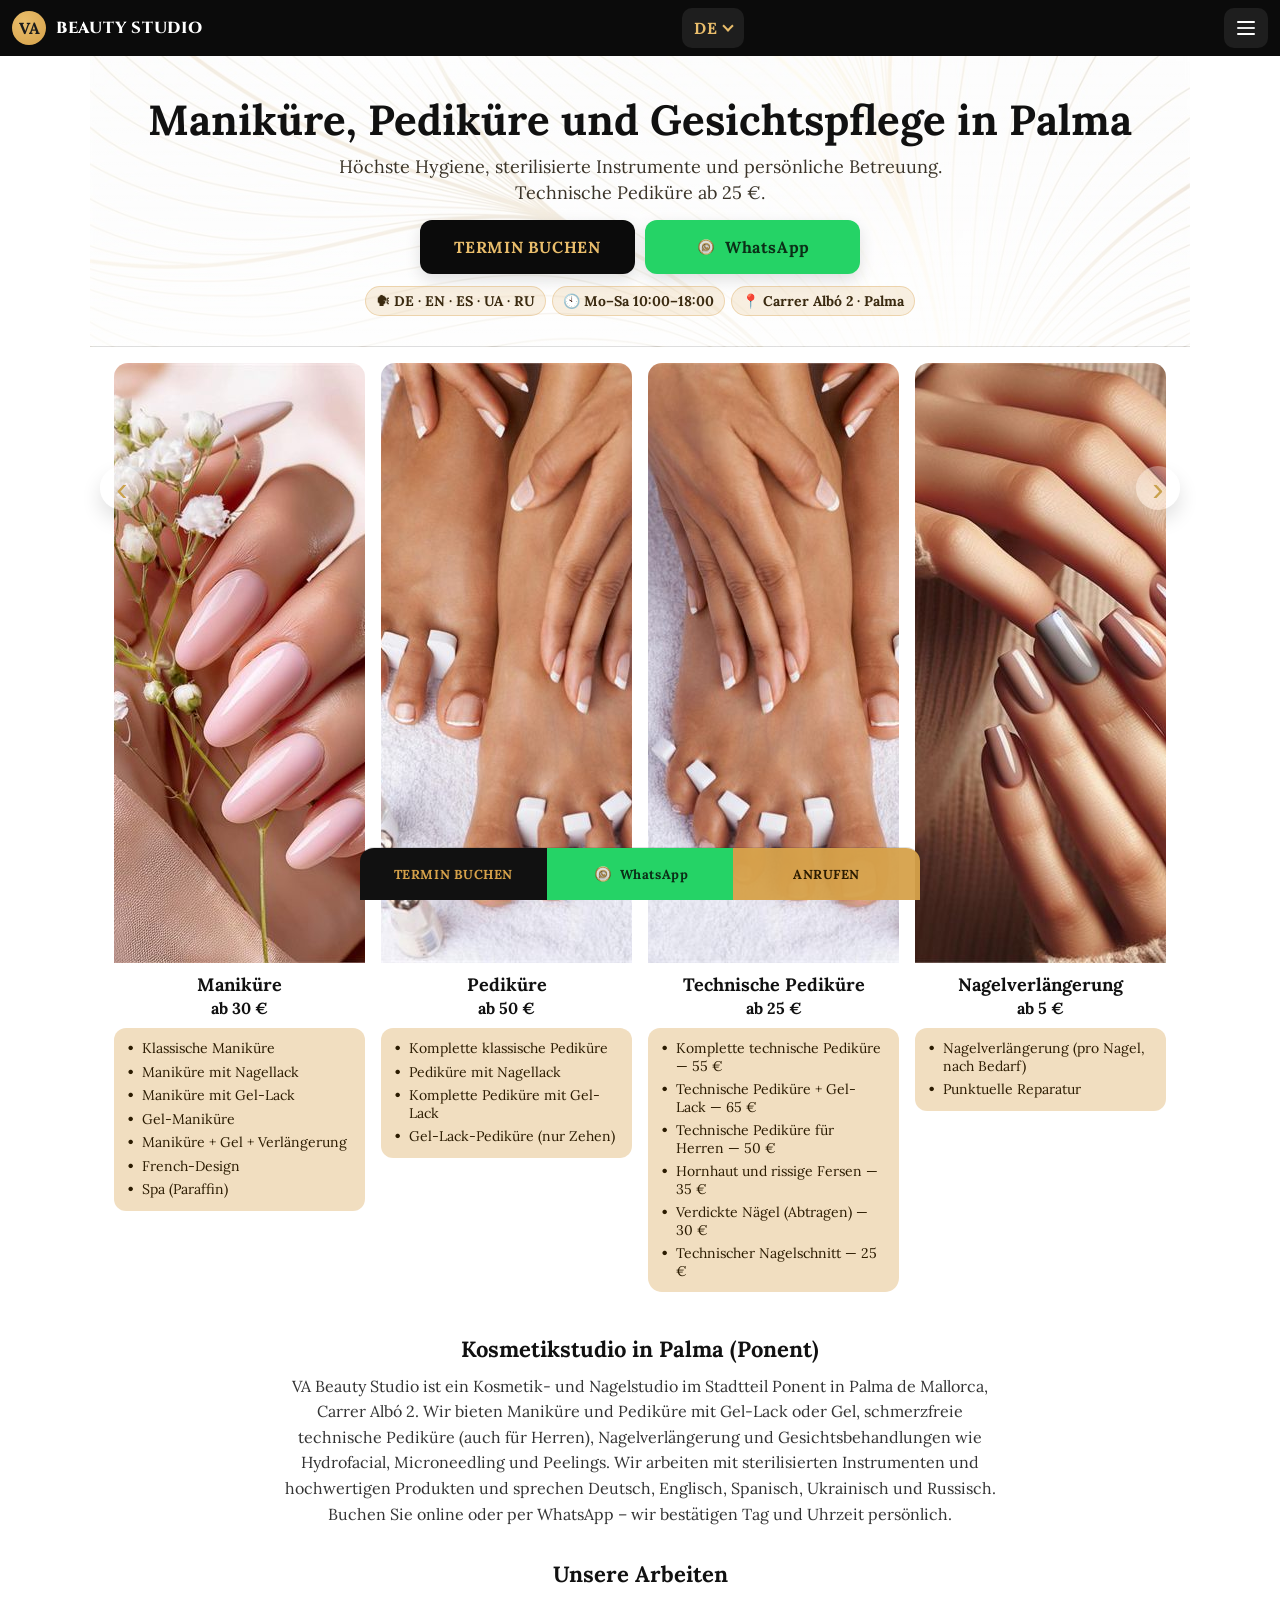
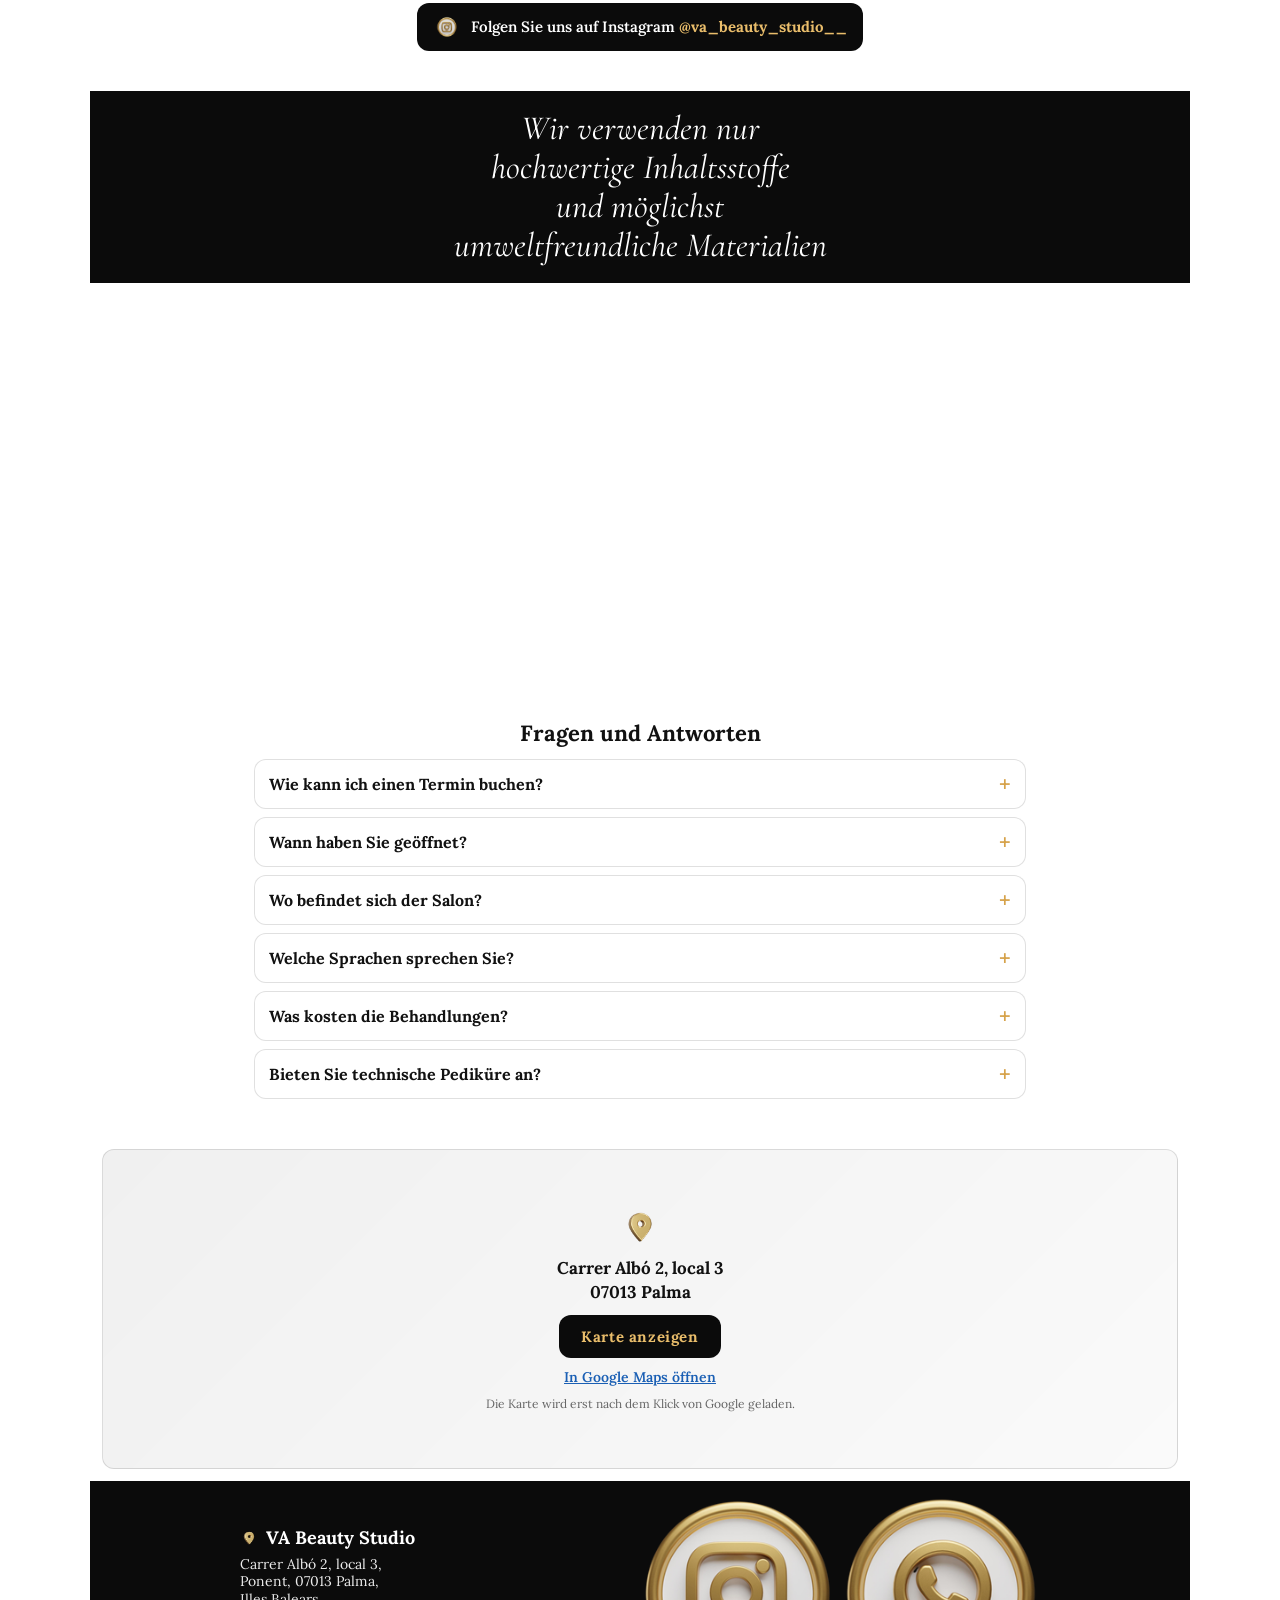
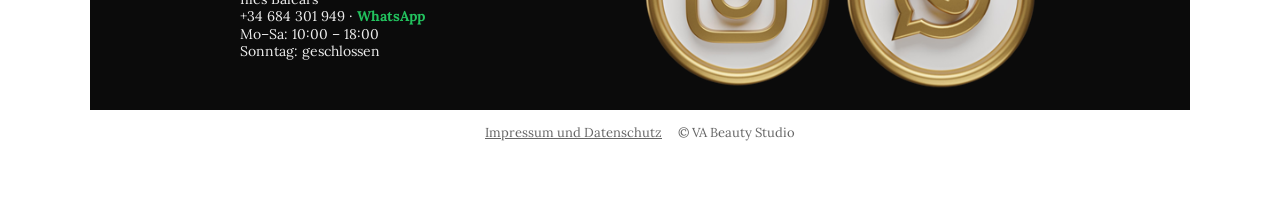
==== de/index.html @ e39c6590 "Compact, selling hero instead of the tall rotating slider Headline with services + Palma, value line" ====
<!doctype html>
<html lang="de">
<head>
  <meta charset="utf-8" />
  <meta name="viewport" content="width=device-width, initial-scale=1" />
  <title>Maniküre, Pediküre und technische Pediküre in Palma | VA Beauty Studio</title>
  <meta name="description" content="Nagel- und Kosmetikstudio in Palma (Ponent): Maniküre, Pediküre, technische Pediküre, Gesichtsbehandlungen. Wir sprechen Deutsch. Termin per WhatsApp." />
  <link rel="canonical" href="https://vabeauty.studio/de/" />
  <link rel="alternate" hreflang="uk" href="https://vabeauty.studio/uk/" />
  <link rel="alternate" hreflang="es" href="https://vabeauty.studio/" />
  <link rel="alternate" hreflang="en" href="https://vabeauty.studio/en/" />
  <link rel="alternate" hreflang="de" href="https://vabeauty.studio/de/" />
  <link rel="alternate" hreflang="ru" href="https://vabeauty.studio/ru/" />
  <link rel="alternate" hreflang="x-default" href="https://vabeauty.studio/" />
  <meta property="og:type" content="website" />
  <meta property="og:site_name" content="VA Beauty Studio" />
  <meta property="og:title" content="Maniküre, Pediküre und technische Pediküre in Palma | VA Beauty Studio" />
  <meta property="og:description" content="Nagel- und Kosmetikstudio in Palma (Ponent): Maniküre, Pediküre, technische Pediküre, Gesichtsbehandlungen. Wir sprechen Deutsch. Termin per WhatsApp." />
  <meta property="og:url" content="https://vabeauty.studio/de/" />
  <meta property="og:image" content="https://vabeauty.studio/img/manicura.jpg" />
  <meta property="og:locale" content="de_DE" />
  <link rel="icon" href="/favicon.svg" type="image/svg+xml" />
  <script type="application/ld+json">
  {
    "@context": "https://schema.org",
    "@type": "BeautySalon",
    "@id": "https://vabeauty.studio/#salon",
    "name": "VA Beauty Studio",
    "url": "https://vabeauty.studio/de/",
    "description": "Nagel- und Kosmetikstudio in Palma (Ponent): Maniküre, Pediküre, technische Pediküre, Gesichtsbehandlungen. Wir sprechen Deutsch. Termin per WhatsApp.",
    "inLanguage": "de",
    "image": "https://vabeauty.studio/img/manicura.jpg",
    "logo": "https://vabeauty.studio/favicon.svg",
    "telephone": "+34684301949",
    "priceRange": "€€",
    "currenciesAccepted": "EUR",
    "address": {
      "@type": "PostalAddress",
      "streetAddress": "Carrer Albó 2, local 3",
      "addressLocality": "Palma",
      "addressRegion": "Illes Balears",
      "postalCode": "07013",
      "addressCountry": "ES"
    },
    "geo": { "@type": "GeoCoordinates", "latitude": 39.579855, "longitude": 2.621608 },
    "hasMap": "https://www.google.com/maps/search/?api=1&query=VA%20BEAUTY%20STUDIO%20Palma",
    "openingHoursSpecification": [{
      "@type": "OpeningHoursSpecification",
      "dayOfWeek": ["Monday", "Tuesday", "Wednesday", "Thursday", "Friday", "Saturday"],
      "opens": "10:00",
      "closes": "18:00"
    }],
    "sameAs": ["https://www.instagram.com/va_beauty_studio__/"],
    "areaServed": { "@type": "City", "name": "Palma de Mallorca" },
    "hasOfferCatalog": {
      "@type": "OfferCatalog",
      "name": "VA Beauty Studio",
      "itemListElement": [
        { "@type": "Offer", "itemOffered": { "@type": "Service", "name": "Manicura" }, "priceSpecification": { "@type": "PriceSpecification", "minPrice": 30, "priceCurrency": "EUR" } },
        { "@type": "Offer", "itemOffered": { "@type": "Service", "name": "Pedicura" }, "priceSpecification": { "@type": "PriceSpecification", "minPrice": 50, "priceCurrency": "EUR" } },
        { "@type": "Offer", "itemOffered": { "@type": "Service", "name": "Pedicura técnica" }, "priceSpecification": { "@type": "PriceSpecification", "minPrice": 25, "priceCurrency": "EUR" } },
        { "@type": "Offer", "itemOffered": { "@type": "Service", "name": "Extensión de uñas" }, "priceSpecification": { "@type": "PriceSpecification", "minPrice": 5, "priceCurrency": "EUR" } },
        { "@type": "Offer", "itemOffered": { "@type": "Service", "name": "Retirada y corrección" }, "priceSpecification": { "@type": "PriceSpecification", "minPrice": 20, "priceCurrency": "EUR" } },
        { "@type": "Offer", "itemOffered": { "@type": "Service", "name": "Lifting y rejuvenecimiento" }, "priceSpecification": { "@type": "PriceSpecification", "minPrice": 85, "priceCurrency": "EUR" } },
        { "@type": "Offer", "itemOffered": { "@type": "Service", "name": "Hidratación y glow" }, "priceSpecification": { "@type": "PriceSpecification", "minPrice": 65, "priceCurrency": "EUR" } },
        { "@type": "Offer", "itemOffered": { "@type": "Service", "name": "Limpieza facial e Hydrofacial" }, "priceSpecification": { "@type": "PriceSpecification", "minPrice": 55, "priceCurrency": "EUR" } },
        { "@type": "Offer", "itemOffered": { "@type": "Service", "name": "Renovación de la piel (peelings)" }, "priceSpecification": { "@type": "PriceSpecification", "minPrice": 80, "priceCurrency": "EUR" } }
      ]
    },
    "availableLanguage": ["uk", "es", "en", "de", "ru"]
  }
  </script>

  <link rel="preconnect" href="https://fonts.googleapis.com">
  <link rel="preconnect" href="https://fonts.gstatic.com" crossorigin>
  <link href="https://fonts.googleapis.com/css2?family=Cinzel:wght@400..900&display=swap" rel="stylesheet">
  <link href="https://fonts.googleapis.com/css2?family=Lora:wght@400;500;600;700&display=swap" rel="stylesheet">
  <link href="https://fonts.googleapis.com/css2?family=Cormorant+Garamond:ital,wght@1,300..700&display=swap" rel="stylesheet">
  <link rel="stylesheet" href="/css/style.css" />
</head>

<body>
  <!-- Top bar -->
  <header class="topbar">
  <!-- Left: logo + text -->
  <a class="brand" href="/de/" aria-label="VA Beauty Studio">
    <div class="logo" aria-hidden="true">VA</div>
    <div class="brand-text">
      <div class="brand-title">BEAUTY STUDIO</div>
    </div>
  </a>

  <!-- Language switcher -->
  <details class="lang">
    <summary aria-label="Sprache">DE</summary>
    <nav class="lang-menu" aria-label="Sprache">
      <a href="/uk/" hreflang="uk" lang="uk" data-lang="uk">UA · Українська</a>
      <a href="/" hreflang="es" lang="es" data-lang="es">ES · Español</a>
      <a href="/en/" hreflang="en" lang="en" data-lang="en">EN · English</a>
      <a href="/de/" hreflang="de" lang="de" data-lang="de">DE · Deutsch</a>
      <a href="/ru/" hreflang="ru" lang="ru" data-lang="ru">RU · Русский</a>
    </nav>
  </details>

  <!-- Right: burger + dropdown -->
  <div class="burger-wrap burger-wrap--right">
    <button class="icon-btn" id="burgerBtn" aria-label="Menü öffnen" aria-expanded="false" aria-controls="burgerMenu">
      <span class="burger" aria-hidden="true"><i></i><i></i><i></i></span>
    </button>

    <nav class="burger-menu burger-menu--right" id="burgerMenu" aria-label="Menü" hidden>
      <a class="burger-link" href="#top" data-menu-close>Startseite</a>
      <a class="burger-link" href="#services" data-menu-close>Leistungen</a>
      <a class="burger-link" href="#gallery" data-menu-close>Unsere Arbeiten</a>
      <a class="burger-link" href="#faq" data-menu-close>Fragen und Antworten</a>
      <a class="burger-link" href="#contact" data-menu-close>Kontakt</a>
      <button class="burger-link burger-link--btn" type="button" data-open-modal data-menu-close>
        Online-Termin
      </button>
    </nav>
    </div>
   </header>

  <main class="page" id="top">
    <!-- HERO -->
    <!-- HERO: compact and selling - headline, price hook, two actions, trust badges -->
    <section class="hero2">
      <h1 class="hero2-title">Maniküre, Pediküre und Gesichtspflege in Palma</h1>
      <p class="hero2-sub">Höchste Hygiene, sterilisierte Instrumente und persönliche Betreuung. Technische Pediküre ab 25 €.</p>
      <div class="hero2-cta">
        <button class="hero2-btn hero2-btn--book" type="button" data-open-modal>TERMIN BUCHEN</button>
        <a class="hero2-btn hero2-btn--wa" href="https://wa.me/34684301949" data-wa target="_blank" rel="noopener">
          <img src="/img/whatsapp.png" width="22" height="22" alt="" aria-hidden="true"><span>WhatsApp</span>
        </a>
      </div>
      <ul class="hero2-badges">
        <li>🗣 DE · EN · ES · UA · RU</li>
        <li>🕙 Mo–Sa 10:00–18:00</li>
        <li>📍 Carrer Albó 2 · Palma</li>
      </ul>
    </section>

    <!-- Services slider -->
    <section class="services" id="services">
      <h2 class="visually-hidden">Leistungen und Preise</h2>
         <div class="services-wrap">
         <button class="svc-arrow svc-arrow--left" type="button" aria-label="Vorherige Leistung">
             ‹
         </button>
             <div class="svc-viewport" id="svcViewport">
             <div class="svc-track" id="svcTrack">
               <article class="svc-card">
                 <img class="svc-img" src="/img/manicura.jpg" width="600" height="600" decoding="async" alt="Maniküre">
                 <h3 class="svc-title">Maniküre</h3>
                 <div class="svc-price">ab 30 €</div>
                 <ul class="svc-list"><li>Klassische Maniküre</li><li>Maniküre mit Nagellack</li><li>Maniküre mit Gel-Lack</li><li>Gel-Maniküre</li><li>Maniküre + Gel + Verlängerung</li><li>French-Design</li><li>Spa (Paraffin)</li></ul>
               </article>
               <article class="svc-card">
                 <img class="svc-img" src="/img/pedicura.jpg" width="600" height="600" decoding="async" alt="Pediküre">
                 <h3 class="svc-title">Pediküre</h3>
                 <div class="svc-price">ab 50 €</div>
                 <ul class="svc-list"><li>Komplette klassische Pediküre</li><li>Pediküre mit Nagellack</li><li>Komplette Pediküre mit Gel-Lack</li><li>Gel-Lack-Pediküre (nur Zehen)</li></ul>
               </article>
               <article class="svc-card">
                 <img class="svc-img" src="/img/pedicura.jpg" width="600" height="600" loading="lazy" decoding="async" alt="Technische Pediküre" style="object-position:70% 85%;transform:scaleX(-1)">
                 <h3 class="svc-title">Technische Pediküre</h3>
                 <div class="svc-price">ab 25 €</div>
                 <ul class="svc-list"><li>Komplette technische Pediküre — 55 €</li><li>Technische Pediküre + Gel-Lack — 65 €</li><li>Technische Pediküre für Herren — 50 €</li><li>Hornhaut und rissige Fersen — 35 €</li><li>Verdickte Nägel (Abtragen) — 30 €</li><li>Technischer Nagelschnitt — 25 €</li></ul>
               </article>
               <article class="svc-card">
                 <img class="svc-img" src="/img/unas.jpg" width="600" height="600" loading="lazy" decoding="async" alt="Nagelverlängerung">
                 <h3 class="svc-title">Nagelverlängerung</h3>
                 <div class="svc-price">ab 5 €</div>
                 <ul class="svc-list"><li>Nagelverlängerung (pro Nagel, nach Bedarf)</li><li>Punktuelle Reparatur</li></ul>
               </article>
               <article class="svc-card">
                 <img class="svc-img" src="/img/retirada.jpg" width="600" height="600" loading="lazy" decoding="async" alt="Entfernung / Korrektur">
                 <h3 class="svc-title">Entfernung / Korrektur</h3>
                 <div class="svc-price">ab 20 €</div>
                 <ul class="svc-list"><li>Gel entfernen</li><li>Gel-Lack entfernen</li></ul>
               </article>
               <article class="svc-card">
                 <img class="svc-img" src="/img/lifting.jpg" width="600" height="600" loading="lazy" decoding="async" alt="Lifting &amp; Verjüngung">
                 <h3 class="svc-title">Lifting &amp; Verjüngung</h3>
                 <div class="svc-price">ab 85 €</div>
                 <ul class="svc-list"><li>Microneedling (Dermapen)</li><li>Mikrostrom</li><li>Carboxytherapie</li></ul>
               </article>
               <article class="svc-card">
                 <img class="svc-img" src="/img/hidratacion.jpg" width="600" height="600" loading="lazy" decoding="async" alt="Feuchtigkeit &amp; Glow">
                 <h3 class="svc-title">Feuchtigkeit &amp; Glow</h3>
                 <div class="svc-price">ab 65 €</div>
                 <ul class="svc-list"><li>Nadelfreie Mesotherapie</li><li>Individuelle Gesichtsprogramme</li></ul>
               </article>
               <article class="svc-card">
                 <img class="svc-img" src="/img/limpieza.jpg" width="600" height="600" loading="lazy" decoding="async" alt="Reinigung &amp; Balance">
                 <h3 class="svc-title">Reinigung &amp; Balance</h3>
                 <div class="svc-price">ab 55 €</div>
                 <ul class="svc-list"><li>Hydrofacial</li><li>Kombinierte Gesichtsreinigung</li><li>Ultraschall-Peeling</li></ul>
               </article>
               <article class="svc-card">
                 <img class="svc-img" src="/img/laser.jpg" width="600" height="600" loading="lazy" decoding="async" alt="Hauterneuerung">
                 <h3 class="svc-title">Hauterneuerung</h3>
                 <div class="svc-price">ab 80 €</div>
                 <ul class="svc-list"><li>Chemische Peelings</li><li>Enzympeelings</li><li>Glow-Peelings</li><li>Mikro-Exfoliation</li></ul>
               </article>
             </div>
           </div>
           <button class="svc-arrow svc-arrow--right" type="button" aria-label="Nächste Leistung">
             ›
           </button>
         </div>
    </section>

    <!-- About the salon (local SEO text) -->
    <section class="about" id="about">
      <h2 class="about-title">Kosmetikstudio in Palma (Ponent)</h2>
      <p>VA Beauty Studio ist ein Kosmetik- und Nagelstudio im Stadtteil Ponent in Palma de Mallorca, Carrer Albó 2. Wir bieten Maniküre und Pediküre mit Gel-Lack oder Gel, schmerzfreie technische Pediküre (auch für Herren), Nagelverlängerung und Gesichtsbehandlungen wie Hydrofacial, Microneedling und Peelings. Wir arbeiten mit sterilisierten Instrumenten und hochwertigen Produkten und sprechen Deutsch, Englisch, Spanisch, Ukrainisch und Russisch. Buchen Sie online oder per WhatsApp – wir bestätigen Tag und Uhrzeit persönlich.</p>
    </section>

    <!-- Instagram gallery: latest posts from @va_beauty_studio__ (feed via Behold) -->
    <section class="insta" id="gallery" data-feed="https://feeds.behold.so/sxyixJBMMyAhB0gOX2LE" data-alt="Arbeit von VA Beauty Studio auf Instagram">
      <h2 class="insta-title">Unsere Arbeiten</h2>
      <div class="insta-grid" id="instaGrid" aria-live="polite"></div>
      <a class="insta-follow" href="https://www.instagram.com/va_beauty_studio__/" target="_blank" rel="noopener">
        <img src="/img/instagram.png" width="28" height="28" alt="" aria-hidden="true" loading="lazy">
        <span>Folgen Sie uns auf Instagram <b>@va_beauty_studio__</b></span>
      </a>
    </section>

    <!-- Quality banner -->
    <section class="banner">
      <p>Wir verwenden nur<br>hochwertige Inhaltsstoffe<br>und möglichst<br>umweltfreundliche Materialien</p>
    </section>

    <!-- Reviews -->
    <section class="reviews">
      <h2 class="visually-hidden">Kundenbewertungen</h2>
      <div class="bubbles">
        <div class="bubble bubble--left">
          Mir haben die<br>Behandlungen sehr gefallen.<br>Ich komme wieder!
          <div class="bubble-name">Carmen</div>
        </div>
        <div class="bubble bubble--right">
          So eine sorgfältige<br>Maniküre hatte ich noch nie!<br>Danke!
          <div class="bubble-name">Kate</div>
        </div>
        <div class="bubble bubble--left">
          Ich weiß nicht wie,<br>aber hier sind alle<br>echte Profis.
          <div class="bubble-name">Jennifer</div>
        </div>
        <div class="bubble bubble--right">
          Ich bin seit 3 Jahren Kundin<br>und will keinen<br>anderen Salon!
          <div class="bubble-name">Maria</div>
        </div>
      </div>
    </section>

    <!-- FAQ -->
    <section class="faq" id="faq">
      <h2 class="faq-title">Fragen und Antworten</h2>
      <details><summary>Wie kann ich einen Termin buchen?</summary><p>Über das Formular auf dieser Website, per WhatsApp oder telefonisch unter +34 684 301 949. Wir bestätigen jeden Termin persönlich.</p></details>
      <details><summary>Wann haben Sie geöffnet?</summary><p>Montag bis Samstag von 10:00 bis 18:00 Uhr. Sonntag geschlossen.</p></details>
      <details><summary>Wo befindet sich der Salon?</summary><p>Carrer Albó 2, local 3, Ponent, 07013 Palma (Mallorca).</p></details>
      <details><summary>Welche Sprachen sprechen Sie?</summary><p>Deutsch, Englisch, Spanisch, Ukrainisch und Russisch.</p></details>
      <details><summary>Was kosten die Behandlungen?</summary><p>Maniküre ab 30 €, Pediküre ab 50 €, Nagelverlängerung ab 5 € und Gesichtsbehandlungen ab 55 €. Der genaue Preis hängt von der Behandlung ab.</p></details>
      <details><summary>Bieten Sie technische Pediküre an?</summary><p>Ja. Wir bieten technische Pediküre (Pedicura técnica) an: schmerzfreie Nagel- und Fußpflege ab 25 €. Die komplette technische Pediküre kostet 55 €. Schreiben Sie uns per WhatsApp, um einen Termin zu wählen.</p></details>
    </section>
    <script type="application/ld+json">
    {
      "@context": "https://schema.org",
      "@type": "FAQPage",
      "inLanguage": "de",
      "mainEntity": [
        { "@type": "Question", "name": "Wie kann ich einen Termin buchen?", "acceptedAnswer": { "@type": "Answer", "text": "Über das Formular auf dieser Website, per WhatsApp oder telefonisch unter +34 684 301 949. Wir bestätigen jeden Termin persönlich." } },
        { "@type": "Question", "name": "Wann haben Sie geöffnet?", "acceptedAnswer": { "@type": "Answer", "text": "Montag bis Samstag von 10:00 bis 18:00 Uhr. Sonntag geschlossen." } },
        { "@type": "Question", "name": "Wo befindet sich der Salon?", "acceptedAnswer": { "@type": "Answer", "text": "Carrer Albó 2, local 3, Ponent, 07013 Palma (Mallorca)." } },
        { "@type": "Question", "name": "Welche Sprachen sprechen Sie?", "acceptedAnswer": { "@type": "Answer", "text": "Deutsch, Englisch, Spanisch, Ukrainisch und Russisch." } },
        { "@type": "Question", "name": "Was kosten die Behandlungen?", "acceptedAnswer": { "@type": "Answer", "text": "Maniküre ab 30 €, Pediküre ab 50 €, Nagelverlängerung ab 5 € und Gesichtsbehandlungen ab 55 €. Der genaue Preis hängt von der Behandlung ab." } },
        { "@type": "Question", "name": "Bieten Sie technische Pediküre an?", "acceptedAnswer": { "@type": "Answer", "text": "Ja. Wir bieten technische Pediküre (Pedicura técnica) an: schmerzfreie Nagel- und Fußpflege ab 25 €. Die komplette technische Pediküre kostet 55 €. Schreiben Sie uns per WhatsApp, um einen Termin zu wählen." } }
      ]
    }
    </script>

    <!-- Map -->
    <section class="map" id="map">
       <!-- Google Maps loads only after a click: no Google cookies before the visitor chooses -->
       <div class="map-embed map-click" id="mapBox"
            data-title="Karte: VA Beauty Studio"
            data-src="https://www.google.com/maps/embed?pb=!1m18!1m12!1m3!1d3075.101862028357!2d2.6216076761161955!3d39.57985460614876!2m3!1f0!2f0!3f0!3m2!1i1024!2i768!4f13.1!3m3!1m2!1s0x12979375f26118b7%3A0x1ad0d6589ff5f305!2sVA%20BEAUTY%20STUDIO!5e0!3m2!1sde!2ses!4v1769440217420!5m2!1sde!2ses">
         <div class="map-placeholder">
           <img src="/img/pin.png" width="40" height="40" alt="" aria-hidden="true" loading="lazy">
           <p class="map-address">Carrer Albó 2, local 3<br>07013 Palma</p>
           <button type="button" class="map-btn" id="mapShow">Karte anzeigen</button>
           <a class="map-link" href="https://www.google.com/maps/search/?api=1&amp;query=VA%20BEAUTY%20STUDIO%20Carrer%20Alb%C3%B3%202%20Palma" target="_blank" rel="noopener">In Google Maps öffnen</a>
           <p class="map-note">Die Karte wird erst nach dem Klick von Google geladen.</p>
         </div>
       </div>
    </section>

    <!-- Contact strip -->
    <section class="contact-strip" id="contact">
      <div class="contact-inner">
        <div class="contact-left">
          <h2 class="contact-title"> <img class="pin-ic" src="/img/pin.png" width="18" height="18" loading="lazy" alt="" aria-hidden="true">VA Beauty Studio
          </h2>
          <div class="contact-text">
            Carrer Albó 2, local 3, <br>
            Ponent, 07013 Palma, <br>
            Illes Balears<br>
            <a class="contact-phone" href="tel:+34684301949">+34 684 301 949</a> ·
            <a class="contact-phone contact-wa" href="https://wa.me/34684301949" data-wa target="_blank" rel="noopener">WhatsApp</a><br>
            Mo–Sa: 10:00 – 18:00<br>Sonntag: geschlossen
          </div>
        </div>

        <div class="contact-right">
           <a class="social" href="https://www.instagram.com/va_beauty_studio__/" target="_blank" rel="noopener" aria-label="Instagram">
           <img class="social-img" src="/img/instagram.png" width="300" height="300" loading="lazy" alt="Instagram">
           </a>

           <a class="social" href="https://wa.me/34684301949" target="_blank" rel="noopener" aria-label="WhatsApp">
           <img class="social-img" src="/img/whatsapp.png" width="300" height="300" loading="lazy" alt="WhatsApp">
           </a>
        </div>
      </div>
    </section>

    <footer class="site-footer">
      <a href="/legal.html" rel="nofollow">Impressum und Datenschutz</a>
      <span>© VA Beauty Studio</span>
    </footer>
  </main>

  <!-- Bottom sticky CTAs -->
  <div class="bottom-bar">
    <button class="bottom-btn bottom-btn--light" type="button" data-open-modal>TERMIN BUCHEN</button>
    <a class="bottom-btn bottom-btn--wa" href="https://wa.me/34684301949" data-wa target="_blank" rel="noopener">
      <img src="/img/whatsapp.png" width="22" height="22" alt="" aria-hidden="true"><span>WhatsApp</span>
    </a>
    <a class="bottom-btn bottom-btn--accent" href="tel:+34684301949">ANRUFEN</a>
  </div>

  <!-- CONTACT MODAL -->
  <div class="modal" id="contactModal" aria-hidden="true" hidden>
    <div class="modal__backdrop" data-close-modal></div>

    <div class="modal__panel" role="dialog" aria-modal="true" aria-labelledby="modalTitle">
      <button class="modal__close" type="button" aria-label="Schließen" data-close-modal>✕</button>

      <div class="modal__top">
        <div class="modal__h2" id="modalTitle">TERMINANFRAGE</div>
      </div>

      <form class="modal__form" id="bookingForm"
      action="https://formsubmit.co/valeriiadobryn@gmail.com"
      method="POST"
      data-msg-sending="Wird gesendet…"
      data-msg-ok="✅ Vielen Dank! Anfrage gesendet. WhatsApp wurde geöffnet: Tippen Sie auf „Senden“, damit wir schneller bestätigen."
      data-msg-error="❌ Senden fehlgeschlagen. Bitte rufen Sie uns an oder schreiben Sie per WhatsApp: +34 684 301 949"
      data-msg-network="❌ Verbindungsfehler. Bitte rufen Sie uns an oder schreiben Sie per WhatsApp: +34 684 301 949">

        <!-- FormSubmit settings -->
        <input type="hidden" name="_subject" value="Nueva cita — VA Beauty Studio (DE)">
        <input type="hidden" name="_captcha" value="false">
        <input type="hidden" name="_template" value="table">
        <!-- Fallback page when JavaScript is off -->
        <input type="hidden" name="_next" value="https://vabeauty.studio/de/gracias.html">
        <!-- One-tap reply link for the salon (filled in by main.js when sending; shown first in the email) -->
        <input type="hidden" name="RESPONDER_al_cliente" value="">
        <!-- Language of the client, so the salon knows how to reply -->
        <input type="hidden" name="idioma" value="Alemán">
        <!-- Anti-spam honeypot: hidden from people, bots fill it and get ignored -->
        <input type="text" name="_honey" class="hp-field" tabindex="-1" autocomplete="off" aria-hidden="true">

        <label class="mfield">
          <span class="mfield__label">Behandlung wählen</span>
          <div class="mselect mselect--gold">
            <span class="mplaceholder" data-placeholder>LEISTUNG WÄHLEN</span>
            <select required name="service">
              <option value="" selected disabled>LEISTUNG WÄHLEN</option>
              <option value="Manicura">Maniküre</option>
              <option value="Pedicura">Pediküre</option>
              <option value="Pedicura técnica">Technische Pediküre</option>
              <option value="Extensión de Uñas">Nagelverlängerung</option>
              <option value="Retirada / Corrección">Entfernung / Korrektur</option>
              <option value="Lifting & Rejuvenecimiento">Lifting &amp; Verjüngung</option>
              <option value="Hidratación & Glow">Feuchtigkeit &amp; Glow</option>
              <option value="Limpieza & Equilibrio">Reinigung &amp; Balance</option>
              <option value="Renovación de la piel">Hauterneuerung</option>
            </select>
          </div>
        </label>

        <label class="mfield">
          <span class="mfield__label">Datum wählen</span>
          <div class="mdate">
            <span class="mplaceholder" data-date-placeholder>DATUM WÄHLEN</span>
            <input class="minput" id="dateField" type="date" name="date" required />
          </div>
        </label>

        <p class="mwarning" id="dateWarning" hidden>Sonntag: geschlossen</p>

        <label class="mfield">
          <span class="mfield__label">Uhrzeit wählen</span>
          <div class="mselect mselect--gold">
            <span class="mplaceholder" data-placeholder>UHRZEIT WÄHLEN</span>
            <select required name="time">
              <option value="" selected disabled>UHRZEIT WÄHLEN</option>
              <option value="10:00">10:00</option>
              <option value="11:00">11:00</option>
              <option value="12:00">12:00</option>
              <option value="13:00">13:00</option>
              <option value="16:00">16:00</option>
              <option value="17:00">17:00</option>
            </select>
          </div>
        </label>

        <label class="mfield">
          <span class="mfield__label">Vor- und Nachname</span>
          <input class="minput" type="text" name="name" autocomplete="name" required />
        </label>

        <label class="mfield">
          <span class="mfield__label">Telefonnummer</span>
          <input class="minput" type="tel" name="phone" autocomplete="tel" required />
        </label>

        <label class="mfield">
          <span class="mfield__label">E-Mail (optional)</span>
          <input class="minput" type="email" name="email" autocomplete="email" />
        </label>

        <label class="mfield">
          <span class="mfield__label">Ihre Nachricht</span>
          <textarea class="minput minput--ta" rows="4" name="message"></textarea>
        </label>
         <button class="msubmit" type="submit">TERMINANFRAGE SENDEN</button>
        <p class="mprivacy">Wir verwenden Ihre Daten nur zur Terminvereinbarung. Mehr dazu: <a href="/legal.html#privacidad" target="_blank" rel="noopener">Datenschutzerklärung</a></p>
        <p class="mstatus" id="formStatus" aria-live="polite"></p>
        <p class="mor">oder</p>
        <button class="mwhatsapp" type="button" id="waBook">
          <img src="/img/whatsapp.png" width="24" height="24" alt="" aria-hidden="true">
          <span>Per WhatsApp buchen</span>
        </button>
      </form>
    </div>
  </div>

  <!-- WhatsApp texts in this page's language (used by main.js) -->
  <div hidden id="waTexts" data-hello="Hallo! Ich möchte einen Termin buchen." data-intro="Hallo! Ich möchte einen Termin buchen:" data-missing="Wählen Sie Leistung, Datum und Uhrzeit oder schreiben Sie uns einfach per WhatsApp."></div>

  <script src="/js/main.js"></script>
  <script src="/js/hero.js"></script>
  <script src="/js/services.js"></script>
  <script src="/js/reviews.js"></script>
  <script src="/js/instagram.js"></script>
</body>
</html>
---- css/style.css ----
:root{
  --bg:#fff;
  --text:#111;
  --muted:#666;
  --black:#0b0b0b;
  --line:rgba(0,0,0,.12);
  --font: 'Lora', serif;
  --gold:#d6a24a;
  --gold-2:#e9bd6b;
  --shadow:0 10px 30px rgba(0,0,0,.12);
  --maxw:430px;
  --headerH: 50px;
}

*{ box-sizing:border-box; }

html{
  scroll-padding-top: calc(var(--headerH) + 12px);
}

html,body{ 
    height:100%; 
}

body{
  margin:0;
  font-family: var(--font);
  background:var(--bg);
  color:var(--text);
  padding-bottom: 0;
}

.page{
  max-width:var(--maxw);
  margin:0 auto;
  padding-bottom: calc(50px + env(safe-area-inset-bottom));
}

/* Topbar */
.topbar{
  position: sticky;
  top: 0;
  z-index: 50;
  display: flex;
  align-items: center;
  justify-content: space-between;
  gap: 12px;
  padding: 10px 12px;
  background: var(--black);
  color: #fff;
}

/* Burger + dropdown */
.burger-wrap{ 
  position: relative;
  width: 44px;
  flex: 0 0 44px;
}

.burger-wrap--right{
  margin-left: auto;
}

.icon-btn{
  width:44px; 
  height:40px;
  border:0; 
  border-radius:10px;
  background:rgba(255,255,255,.08);
  color:inherit;
  display:grid; 
  place-items:center;
  cursor:pointer;
}
.burger{ 
    width:18px; 
    height:14px; 
    position:relative; 
    display:block; 
}

.burger i{
  position:absolute; 
  left:0; 
  right:0;
  height:2px; 
  background:#fff; 
  border-radius:2px;
}

.burger i:nth-child(1){ top:0; }
.burger i:nth-child(2){ top:6px; opacity:.9; }
.burger i:nth-child(3){ bottom:0; }

.burger-menu{
  position:absolute;
  left:0;
  top:48px;
  width:min(76vw, 260px);
  background:#fff;
  color:#111;
  border:1px solid rgba(0,0,0,.18);
  border-radius:14px;
  overflow:hidden;
  box-shadow: var(--shadow);
}

.burger-menu--right{
  right: 0;
  left: auto;
}

.burger-link{
  display:block;
  padding:12px 12px;
  text-decoration:none;
  color:#111;
  font-weight:700;
  font-family: var(--font);
  font-size: 20px;
  background:#fff;
  border:0;
  width:100%;
  text-align:left;
  cursor:pointer;
}

.burger-link + .burger-link{ 
    border-top:1px solid rgba(0,0,0,.08); 
}

.burger-link:hover{
  background: rgba(214,162,74,.22);
  color: var(--black);
  box-shadow: inset 0 0 0 1px rgba(214,162,74,.45);
}

.burger-link--btn{ 
    font-family:inherit; 
}

.brand{
  display:flex; 
  align-items:center; 
  gap:10px;
  min-width:0;
}

.logo{
  width:34px; 
  height:34px;
  border-radius:50%;
  background: radial-gradient(circle at 35% 30%, var(--gold-2), var(--gold));
  color:#1b1b1b;
  font-weight:800;
  display:grid; 
  place-items:center;
}

.brand-title{
  font-family: "Cinzel", serif;
  font-weight:800;
  letter-spacing:.04em;
  white-space:nowrap;
  overflow:hidden;
  text-overflow:ellipsis;
}

.btn{
  display:inline-flex;
  align-items:center;
  justify-content:center;
  padding:10px 14px;
  border-radius:10px;
  font-weight:900;
  border:1px solid rgba(255,255,255,.18);
  background:#fff;
  color:var(--gold);
  cursor:pointer;
}

/* Hero */
.hero{ 
  position:relative;
  border-bottom:1px solid var(--line);
  padding:16px 12px 8px;
  min-height:320px; /* большой герой на мобилке */
}

.hero-bg{
  position:absolute;
  inset:0;
  background: url("../img/ornament.jpg") center/cover no-repeat;
  opacity:1;
  pointer-events:none;
}

.hero-content{
  position:relative;
  padding:40px 6px 10px; /* можешь оставить своё */
}

/* Слайды друг над другом, показываем активный */
.hero-slides{
  position:relative;
  min-height: 200px; /* чтобы высота не прыгала при смене текста */
}

.hero-slide{
  position:absolute;
  inset:0;
  opacity:0;
  transform:translateY(6px);
  transition: opacity .45s ease, transform .45s ease;
  pointer-events:none;
}

.hero-slide.is-active{
  opacity:1;
  transform:translateY(0);
  pointer-events:auto;
}

/* Кружочки снизу */
.hero-dots{
  display:flex;
  gap:10px;
  justify-content:center;
  margin-top:18px;
}

.hero-dot{
  width:10px;
  height:10px;
  border-radius:999px;
  border:1px solid rgba(0,0,0,.35);
  background:#fff;
  padding:0;
  cursor:pointer;
  opacity:.9;
}

.hero-dot.is-active{
  background: var(--gold);
  border-color: rgba(0,0,0,.2);
}

.hero-slides{
  touch-action: pan-y;   /* разрешаем вертикальный скролл, свайп по X ловим сами */
  user-select: none;
}

/* Services */
/* ===== Services carousel ===== */
.services{
  padding: 24px 12px 18px;
}

.services-wrap{
  position: relative;
}

.svc-viewport{
  overflow: hidden;
  touch-action: pan-y;
  user-select: none;
}

.svc-track{
  display: flex;
  gap: 16px;
  will-change: transform;
  transform: translateX(0);
}

.svc-card{
  flex: 0 0 calc(50% - 8px); /* 2 карточки в ряд как в макете */
  background: #fff;
  /*border: 1px solid var(--line);*/
  border: #fff;
  border-radius: 14px;
  overflow: hidden;
}

.svc-img{
  width: 100%;
  aspect-ratio: 1 / 1;
  object-fit: cover;
  display: block;
}

.svc-title{
  text-align: center;
  font-weight: 800;
  font-size: 18px;
  margin-top: 10px;
}

.svc-price{
  text-align: center;
  font-weight: 900;
  font-size: 16px;
  margin-top: 2px;
  margin-bottom: 10px;
}

.svc-desc{
  margin: 0 10px 12px;
  padding: 10px 10px;
  background: rgba(214,162,74,.75);
  border-radius: 10px;
  font-size: 14px;
  line-height: 1.25;
}

/* List inside service card (replaces .svc-desc) */
.svc-list{
  margin:10px 0 0;
  padding:12px 14px;
  list-style:none;

  background:rgba(214,162,74,.35);
  border-radius:12px;

  font-size:14px;
  line-height:1.25;
  color:#2b1b00;
}

.svc-list li{
  position:relative;
  padding-left:14px;
}

.svc-list li + li{
  margin-top:6px;
}

.svc-list li::before{
  content:"•";
  position:absolute;
  left:0;
  top:0;
  font-weight:900;
  color:#2b1b00;
}

/* стрелки */
.svc-arrow{
  position:absolute;
  top: 44%;
  transform: translateY(-50%);
  width: 44px;
  height: 44px;
  border-radius: 999px;
  border: none;
  background: rgba(255,255,255,.32);
  box-shadow: 0 10px 20px rgba(0,0,0,.12);
  cursor: pointer;
  display:grid;
  place-items:center;
  font-size: 34px;
  line-height: 1;
  z-index: 3;
  color: #C9A24D;
}

.svc-arrow--left{ left: -6px; }
.svc-arrow--right{ right: -6px; }

/* Banner */
.banner{
  margin-top:10px;
  background:var(--black);
  color:#fff;
  padding:18px 14px;
  text-align:center;
}
.banner p{ 
  margin:0; 
  font-family: "Cormorant Garamond", serif;
  font-size:28px; 
  line-height:1.15; 
  font-style:italic;
  font-weight: 400; 
}

/* =========================
   REVIEWS (comic bubbles)
   ========================= */

.reviews{
  padding:24px 12px 20px;
}

.bubbles{
  display:grid;
  grid-template-columns: 1fr 1fr;
  column-gap: 22px;
  row-gap: 30px;              /* основной ряд можно держать небольшим */
  align-items:start;
}

/* bubble base */
.bubble{
  position:relative;
  background: var(--bg);
  border:2px solid #C9A24D;
  padding:14px 16px;
  line-height:1.25;
  box-shadow:0 14px 28px rgba(0,0,0,.10);
  max-width:100%;
  text-align: center;

  /* ВАЖНО: резервируем место под dots+имя (чтобы не наезжали друг на друга) */
  margin-bottom: 74px;

  /* переносы длинных слов/строк */
  overflow-wrap:anywhere;
  word-break:normal;

  /* reveal */
  opacity:0;
  transform: translateY(14px) scale(.98);
  transition: opacity .55s ease, transform .55s ease;
  will-change: opacity, transform;
}
.bubble.is-in{
  opacity:1;
  transform: translateY(0) scale(1);
}

/* columns + лёгкая диагональ (но без пересечений) */
.bubble--left{
  grid-column:1;
  justify-self:start;
  text-align:left;
  margin-left: 6px;
}
.bubble--right{
  grid-column:2;
  justify-self:end;
  text-align:right;
  margin-top:-10px;           /* лёгкая “комикс”-хаотичность */
  margin-right: 6px;
}

.bubble--left,
.bubble--right{
  text-align: center;
}

/* thinking dots (2 dots) */
.bubble::after{
  content:"";
  position:absolute;
  bottom:-22px;
  width:10px; height:10px;
  border-radius:999px;
  background: rgba(214,162,74,.16);
  border:3px solid #000;
}
.bubble::before{
  content:"";
  position:absolute;
  bottom:-38px;
  width:6px; height:6px;
  border-radius:999px;
  background: rgba(214,162,74,.16);
  border:3px solid #000;
}
.bubble--left::after{ left:34px; }
.bubble--left::before{ left:20px; }
.bubble--right::after{ right:34px; }
.bubble--right::before{ right:20px; }

/* names outside — bigger + CAPS, aligned under tail */
.bubble-name{
  position:absolute;
  bottom:-66px;               /* ниже кружков */
  font-weight:900;
  font-size:16px;
  letter-spacing:.10em;
  text-transform:uppercase;
  color:#000;
  line-height:1;
  width:max-content;
}

/* центрируем имя под хвостом */
.bubble--left .bubble-name{
  left:28px;
  transform: translateX(-50%);
}
.bubble--right .bubble-name{
  right:28px;
  transform: translateX(50%);
}

/* ===== разные формы (не одинаковые), как комикс ===== */
.bubble:nth-of-type(1){ border-radius: 58px 78px 60px 84px; }
.bubble:nth-of-type(2){ border-radius: 92px 56px 82px 58px; }
.bubble:nth-of-type(3){ border-radius: 64px 96px 54px 72px; }
.bubble:nth-of-type(4){ border-radius: 88px 62px 92px 52px; }

/* лёгкий поворот — живее, но безопасно */
.bubble:nth-of-type(1){ transform: translateY(14px) rotate(-1.1deg) scale(.98); }
.bubble:nth-of-type(2){ transform: translateY(14px) rotate( 1.0deg) scale(.98); }
.bubble:nth-of-type(3){ transform: translateY(14px) rotate(-0.8deg) scale(.98); }
.bubble:nth-of-type(4){ transform: translateY(14px) rotate( 0.9deg) scale(.98); }

.bubble:nth-of-type(1).is-in{ transform: translateY(0) rotate(-1.1deg) scale(1); }
.bubble:nth-of-type(2).is-in{ transform: translateY(0) rotate( 1.0deg) scale(1); }
.bubble:nth-of-type(3).is-in{ transform: translateY(0) rotate(-0.8deg) scale(1); }
.bubble:nth-of-type(4).is-in{ transform: translateY(0) rotate( 0.9deg) scale(1); }

/* Map */
.map{ 
  padding:12px; 
}

.map-embed{
  border:1px solid var(--line);
  border-radius:12px;
  overflow:hidden;
  background:linear-gradient(135deg, rgba(0,0,0,.06), rgba(0,0,0,.02));
}

.map-embed iframe{
  width:100%;
  height:280px; /* или 350px, если хочешь повыше */
  display:block;
  border:0;
}

/* Contact strip */
.contact-strip{
  background:var(--black);
  color:var(--bg);
  padding:14px 12px 18px;
  min-height:180px;
  display:flex;
  align-items:center;   /* центр по вертикали */
}

.contact-inner{
  display:grid;
  grid-template-columns: 50% 50%;
  gap:0;
  align-items:center;
}

.contact-title{
  font-weight:900;
  font-size:18px;
  margin-bottom:6px;
  display:flex;
  align-items:center;
  gap:8px;
}

.pin-ic{
  width:18px;
  height:18px;
  display:block;
  object-fit:contain;
}

.contact-text{
  font-size:14px;
  line-height:1.25;
  opacity:.92;
}

.contact-left{
  padding-right:12px;
  min-width:0;
}

.contact-right{
  display:flex;
  flex-direction:row;
  gap:4px;
  justify-content:space-between;
  align-items:center;
  width:100%;
  min-width:0;
}

.social{
  width:calc(50% - 3px);
  aspect-ratio:1/1;
  border-radius:18px;
  overflow:hidden;
  display:block;
  padding:0;
  margin:0;
  line-height:0;   /* убирает “пустую полосу” */
  font-size:0;     /* тоже убирает микрозазоры */
}

.social-img{
  width:100%;
  height:100%;
  display:block;
  object-fit:cover; /* заполняет кнопку полностью */
  transform: scale(1.35);   /* попробуй 1.2–1.6 */
  transform-origin:center;
}

/* Bottom bar */
.bottom-bar{
  position:fixed;
  left:50%;
  transform:translateX(-50%);
  bottom:0;
  width:min(var(--maxw), 100%);
  display:grid;
  grid-template-columns:1fr 1fr;
  z-index:60;
  border-top:1px solid rgba(0,0,0,.12);
}

.bottom-btn{
  padding:16px 12px;
  text-align:center;
  font-family: var(--font);
  font-weight:900;
  letter-spacing:.06em;
  font-size:14px;
  border:0;
  cursor:pointer;
}
.bottom-btn--light{ 
    background:#111; 
    color:var(--gold); 
}
.bottom-btn--accent{ 
    background:rgba(214,162,74,.95); 
    color:#2b1b00; 
    text-decoration:none; 
    display:grid; 
    place-items:center; 
}

/* ===== MODAL (Form) ===== */
.modal{
  position:fixed;
  inset:0;
  z-index:120;
}

.modal__backdrop{
  position:absolute;
  inset:0;
  background:rgba(0,0,0,.38);
}

.modal__panel{
  position:relative;
  width:min(var(--maxw), calc(100% - 24px));
  margin:78px auto 18px; /* чтобы выглядело как на скрине — ниже топбара */
  background: linear-gradient(180deg, #0a0a0a, #000);
  color:#fff;
  border:1px solid rgba(255,255,255,.10);
  box-shadow:0 18px 45px rgba(0,0,0,.45);
  padding:16px 14px 14px;
}

.modal__close{
  position:absolute;
  top:10px; right:10px;
  width:36px; height:36px;
  border-radius:10px;
  border:1px solid rgba(255,255,255,.16);
  background:rgba(255,255,255,.06);
  color:#fff;
  cursor:pointer;
}

.modal__top{ 
    text-align:center; 
    padding-top:34px; 
}

.modal__h2{
  display:block;
  padding:10px 10px;
  margin:0 auto 12px;
  border-top:1px solid rgba(255,255,255,.14);
  border-bottom:1px solid rgba(255,255,255,.14);
  color:rgba(214,162,74,.95);
  font-weight:900;
  letter-spacing:.02em;
}

.modal__form{ 
    display:grid; 
    gap:12px; 
    padding: 2px 2px 0; 
}

.mfield{ 
    display:grid; 
    gap:6px; }

.mfield__label{
  font-weight:800;
  font-size:16px;
  opacity:.95;
}

.mselect{ 
    position:relative; 
}

.mselect select{
  width:100%;
  appearance:none;
  -webkit-appearance:none;
  padding:10px 38px 10px 12px;
  border-radius:0;
  border:2px solid rgba(255,255,255,.55);
  background:#fff;
  color:#111;            /* <-- важно: всегда чёрный */
  font-weight:800;
 }

.mselect--gold select{
  border-color: rgba(214,162,74,.85);
}

.mselect--gold .mplaceholder{
  color: rgba(214,162,74,.92);
}

.mselect select:required:invalid{
  color: transparent;
}

.mselect select option{
  color: #111;
}

/* date wrapper for placeholder overlay */
.mdate{ position:relative; }

/* gold placeholder overlay (only when empty) */
.mplaceholder{
  position:absolute;
  left:12px;
  top:50%;
  transform:translateY(-50%);
  color: rgba(214,162,74,.90);
  font-weight:900;
  letter-spacing:.01em;
  pointer-events:none;     /* чтобы клики проходили в select/input */
  opacity:.9;
}

/* when we hide placeholder */
.mplaceholder.is-hidden{ display:none; }

.mselect::after{
  content:"";
  position:absolute;
  right:12px;
  top:50%;
  width:10px; height:10px;
  border-right:2px solid rgba(214,162,74,.9);
  border-bottom:2px solid rgba(214,162,74,.9);
  transform:translateY(-60%) rotate(45deg);
  pointer-events:none;
}

#dateField:required:invalid{
  color: transparent;
}
#dateField:required:invalid::-webkit-datetime-edit{
  color: transparent;
}

.minput{
  width: 100%;
  padding: 10px 12px;
  border-radius: 0;
  border: 2px solid rgba(214,162,74,.75);
  background: var(--bg);
  color: var(--black);
  font-weight: 800;
  outline: none;
}

.minput--ta{ 
    resize:vertical; 
    min-height:90px; 
}

.msubmit{
  margin-top:6px;
  width:100%;
  padding:12px 10px;
  border:0;
  border-top:1px solid rgba(255,255,255,.14);
  border-bottom:1px solid rgba(255,255,255,.14);
  background: var(--bg);
  color:rgba(214,162,74,.95);
  font-weight:900;
  letter-spacing:.02em;
  cursor:pointer;
}

.mstatus{
  margin:0;
  text-align:center;
  color:rgba(255,255,255,.8);
  font-weight:700;
  font-size:13px;
}

.mwarning{
  margin: -6px 0 2px;
  text-align: center;
  font-weight: 900;
  color: rgba(214,162,74,.95);
  letter-spacing: .02em;
}

/* helper */
[hidden]{ display:none !important; }

/* Anti-spam honeypot field: invisible to people */
.hp-field{
  position:absolute !important;
  left:-9999px !important;
  width:1px; height:1px;
  opacity:0;
}

/* Thank-you page */
.thanks{
  min-height:calc(100vh - 60px);
  display:flex; flex-direction:column; align-items:center; justify-content:center;
  text-align:center; padding:40px 24px; gap:14px;
  background: url("../img/ornament.jpg") center/cover no-repeat;
}
.thanks h1{ margin:0; font-size:30px; line-height:1.2; }
.thanks p{ margin:0; max-width:340px; font-size:17px; line-height:1.5; }
.thanks-actions{ display:flex; flex-direction:column; gap:10px; width:100%; max-width:300px; margin-top:10px; }
.thanks-actions a{
  display:block; padding:14px 18px; border-radius:12px; text-decoration:none;
  font-weight:700; letter-spacing:.04em;
}
.thanks-actions .t-dark{ background:#111; color:#d6a84f; }
.thanks-actions .t-gold{ background:#d6a84f; color:#111; }

/* ===== Multilingual additions ===== */

/* Brand is now a link back to the home page */
a.brand{ color:inherit; text-decoration:none; }

/* Hero titles: first slide is the page's only H1, others look the same */
.hero-title{
  font-size:clamp(22px, 6.4vw, 30px);
  font-weight:700;
  line-height:1.22;
  margin:.67em 0;
}

/* Headings kept for Google/screen readers but not shown */
.visually-hidden{
  position:absolute !important;
  width:1px; height:1px;
  padding:0; margin:-1px;
  overflow:hidden; clip:rect(0,0,0,0);
  white-space:nowrap; border:0;
}

/* Service and contact titles became real headings: keep their old look */
h3.svc-title{ margin:10px 0 0; line-height:1.3; }
h2.contact-title{ margin:0 0 6px; line-height:1.3; }
.contact-phone{ color:inherit; text-decoration:none; }

/* Language switcher in the top bar */
.lang{
  position:relative;
  margin-left:auto;
}
.lang > summary{
  list-style:none;
  cursor:pointer;
  height:40px;
  min-width:52px;
  padding:0 12px;
  border-radius:10px;
  background:rgba(255,255,255,.08);
  color:var(--gold-2);
  font-family:var(--font);
  font-weight:800;
  letter-spacing:.06em;
  display:flex; align-items:center; justify-content:center; gap:6px;
  user-select:none;
}
.lang > summary::-webkit-details-marker{ display:none; }
.lang > summary::after{
  content:"";
  width:6px; height:6px;
  border-right:2px solid currentColor;
  border-bottom:2px solid currentColor;
  transform:translateY(-2px) rotate(45deg);
}
.lang[open] > summary::after{ transform:translateY(2px) rotate(225deg); }
.lang-menu{
  position:absolute;
  right:0;
  top:48px;
  min-width:190px;
  background:#fff;
  border:1px solid rgba(0,0,0,.18);
  border-radius:14px;
  overflow:hidden;
  box-shadow:var(--shadow);
  z-index:70;
}
.lang-menu a{
  display:block;
  padding:12px 14px;
  color:#111;
  text-decoration:none;
  font-family:var(--font);
  font-weight:700;
  font-size:17px;
}
.lang-menu a + a{ border-top:1px solid rgba(0,0,0,.08); }
.lang-menu a:hover{ background:rgba(214,162,74,.22); }
.lang-menu a[aria-current="true"]{ background:rgba(214,162,74,.35); }

/* ===== Instagram gallery ===== */
.insta{
  padding:8px 12px 22px;
  text-align:center;
}
.insta-title{
  margin:6px 0 14px;
  font-size:22px;
  font-weight:800;
  line-height:1.25;
}
.insta-grid{
  display:grid;
  grid-template-columns:repeat(3, 1fr);
  gap:6px;
  margin-bottom:14px;
}
.insta-item{
  position:relative;
  display:block;
  aspect-ratio:1/1;
  border-radius:10px;
  overflow:hidden;
  background:#f3eee3;
}
.insta-item img{
  width:100%; height:100%;
  object-fit:cover;
  display:block;
  transition:transform .3s ease;
}
.insta-item:hover img{ transform:scale(1.05); }
.insta-item.is-video::after,
.insta-item.is-album::after{
  position:absolute; top:6px; right:7px;
  color:#fff; font-size:13px; line-height:1;
  text-shadow:0 1px 3px rgba(0,0,0,.6);
}
.insta-item.is-video::after{ content:"▶"; }
.insta-item.is-album::after{ content:"❐"; }
.insta-follow{
  display:inline-flex;
  align-items:center;
  gap:10px;
  padding:10px 16px;
  border-radius:12px;
  background:var(--black);
  color:#fff;
  text-decoration:none;
  font-weight:600;
  font-size:15px;
}
.insta-follow img{ width:28px; height:28px; border-radius:8px; object-fit:cover; }
.insta-follow b{ color:var(--gold-2); font-weight:800; }

/* ===== Growth additions: WhatsApp, languages, FAQ ===== */

/* Bottom bar: Book | WhatsApp | Call */
.bottom-bar{ grid-template-columns:1fr 1fr 1fr; }
.bottom-btn{ font-size:13px; letter-spacing:.04em; padding:15px 6px; }
.bottom-btn--wa{
  background:#25D366;
  color:#0b2e17;
  text-decoration:none;
  display:flex; align-items:center; justify-content:center; gap:6px;
}
.bottom-btn--wa img{ width:22px; height:22px; border-radius:6px; object-fit:cover; }

/* "We speak ..." line under the hero */
.speak{
  margin:0;
  padding:10px 12px;
  text-align:center;
  font-weight:700;
  font-size:15px;
  letter-spacing:.04em;
  background:var(--gold-soft, #f2e3c2);
  color:#2b1b00;
}

/* Booking form: "or book via WhatsApp" */
.mor{ margin:4px 0 0; text-align:center; color:rgba(255,255,255,.7); font-size:13px; }
.mwhatsapp{
  width:100%;
  display:flex; align-items:center; justify-content:center; gap:10px;
  padding:14px 12px;
  border:0; border-radius:12px;
  background:#25D366; color:#0b2e17;
  font-family:var(--font); font-weight:800; font-size:15px; letter-spacing:.03em;
  cursor:pointer;
}
.mwhatsapp img{ width:24px; height:24px; border-radius:6px; object-fit:cover; }
.contact-wa{ color:#25D366; font-weight:700; }

/* Slider arrows: centred on the photos, not on the prices */
.svc-arrow{ top:calc((min(var(--maxw), 100vw) - 40px) / 4); }

/* FAQ */
.faq{ padding:20px 12px 24px; }
.faq-title{ margin:0 0 12px; text-align:center; font-size:22px; font-weight:800; }
.faq details{
  border:1px solid var(--line);
  border-radius:12px;
  margin-bottom:8px;
  background:#fff;
  overflow:hidden;
}
.faq summary{
  list-style:none;
  cursor:pointer;
  padding:14px 40px 14px 14px;
  font-weight:700;
  position:relative;
}
.faq summary::-webkit-details-marker{ display:none; }
.faq summary::after{
  content:"+";
  position:absolute; right:14px; top:50%; transform:translateY(-50%);
  color:var(--gold); font-size:22px; font-weight:700;
}
.faq details[open] summary::after{ content:"–"; }
.faq details p{ margin:0; padding:0 14px 14px; line-height:1.5; color:#333; }

/* ===== Laptop and tablet layout ===== */
@media (min-width: 900px){
  .page{ max-width:1100px; }
  .topbar{ padding:12px max(24px, calc((100vw - 1100px) / 2)); }
  .hero{ min-height:440px; padding:24px 40px 16px; }
  .hero-content{ padding:70px 20px 10px; max-width:720px; }
  .hero-title{ font-size:44px; }
  .hero-slides{ min-height:230px; }
  .speak{ font-size:17px; }

  .services{ padding:32px 24px 24px; }
  .svc-card{ flex:0 0 calc(25% - 12px); }
  .svc-arrow{ top:calc((min(1100px, 100vw) - 48px - 48px) / 8); }
  .svc-arrow--left{ left:-14px; }
  .svc-arrow--right{ right:-14px; }

  .insta{ padding:20px 24px 30px; }
  .insta-grid{ grid-template-columns:repeat(6, 1fr); gap:10px; }

  .banner p{ font-size:34px; }
  .reviews .bubbles{ max-width:820px; margin:0 auto; }
  .faq{ max-width:820px; margin:0 auto; padding:30px 24px; }
  .contact-inner{ max-width:820px; margin:0 auto; }

  .bottom-bar{ width:min(560px, 100%); border-radius:14px 14px 0 0; overflow:hidden; }
  .modal__panel{ width:min(480px, calc(100% - 24px)); }
}

/* ===== Legal: consent box, footer, click-to-load map, legal page ===== */
.mconsent{
  display:flex; gap:10px; align-items:flex-start;
  font-size:13px; line-height:1.4;
  color:rgba(255,255,255,.85);
  cursor:pointer;
}
.mconsent input{ width:18px; height:18px; margin:2px 0 0; flex:0 0 18px; accent-color:var(--gold); }
.mconsent a{ color:var(--gold-2); }

.site-footer{
  display:flex; flex-wrap:wrap; gap:8px 16px; justify-content:center;
  padding:14px 12px 18px;
  font-size:13px; color:var(--muted);
}
.site-footer a{ color:var(--muted); }

.map-click{ min-height:320px; display:grid; place-items:center; }
.map-placeholder{
  text-align:center; padding:28px 16px;
  display:flex; flex-direction:column; align-items:center; gap:10px;
}
.map-placeholder img{ width:40px; height:40px; }
.map-address{ margin:0; font-weight:700; font-size:17px; line-height:1.4; }
.map-btn{
  border:0; border-radius:12px; padding:12px 22px;
  background:var(--black); color:var(--gold-2);
  font-family:var(--font); font-weight:800; font-size:15px; letter-spacing:.04em;
  cursor:pointer;
}
.map-link{ color:#1a5fb4; font-weight:600; font-size:14px; }
.map-note{ margin:0; font-size:12px; color:var(--muted); }
.map-click iframe{ display:block; width:100%; height:450px; border:0; }

.legal{ padding:24px 16px 40px; line-height:1.6; }
.legal h1{ font-size:26px; line-height:1.25; margin:0 0 8px; }
.legal h2{ font-size:20px; margin:26px 0 8px; }
.legal ul{ padding-left:20px; }
.legal li{ margin-bottom:6px; }
.legal-en{ font-size:13px; color:var(--muted); }
.legal-date{ font-size:13px; color:var(--muted); margin-top:24px; }
.legal-back{ color:inherit; font-weight:700; }
@media (min-width: 900px){ .legal{ max-width:820px; margin:0 auto; } }

/* ===== Booking popup must scroll on every phone (fix) ===== */
.modal{
  overflow-y:auto;
  -webkit-overflow-scrolling:touch;
  overscroll-behavior:contain;
}
@media (max-height: 760px){
  .modal__panel{ margin-top:12px; }
}
.modal__panel{ margin-bottom:24px; }

/* Privacy note under the booking button (information, not a blocker) */
.mprivacy{ margin:2px 0 0; font-size:12px; line-height:1.4; text-align:center; color:rgba(255,255,255,.7); }
.mprivacy a{ color:var(--gold-2); }

/* About the salon */
.about{ padding:20px 16px 8px; text-align:center; }
.about-title{ margin:0 0 10px; font-size:22px; font-weight:800; line-height:1.25; }
.about p{ margin:0 auto; max-width:720px; line-height:1.6; color:#333; }

/* ===== Compact, selling hero (replaces the tall slider) ===== */
.topbar{ padding:8px 12px; }
.hero2{
  position:relative;
  padding:22px 16px 18px;
  text-align:center;
  background:
    linear-gradient(180deg, rgba(255,255,255,.82), rgba(255,255,255,.92)),
    url("../img/ornament.jpg") center/cover no-repeat;
  border-bottom:1px solid var(--line);
}
.hero2-title{
  margin:0 0 8px;
  font-size:clamp(23px, 6.6vw, 30px);
  line-height:1.18;
  font-weight:800;
}
.hero2-sub{
  margin:0 auto 14px;
  max-width:520px;
  font-size:15.5px;
  line-height:1.45;
  color:#3a3328;
}
.hero2-cta{
  display:grid;
  grid-template-columns:1fr 1fr;
  gap:10px;
  max-width:440px;
  margin:0 auto 12px;
}
.hero2-btn{
  display:flex; align-items:center; justify-content:center; gap:8px;
  padding:14px 10px;
  border-radius:12px;
  border:0;
  font-family:var(--font);
  font-weight:800;
  font-size:15px;
  letter-spacing:.04em;
  text-decoration:none;
  cursor:pointer;
  box-shadow:0 6px 16px rgba(0,0,0,.12);
}
.hero2-btn--book{ background:var(--black); color:var(--gold-2); }
.hero2-btn--wa{ background:#25D366; color:#0b2e17; }
.hero2-btn--wa img{ width:22px; height:22px; border-radius:6px; object-fit:cover; }
.hero2-badges{
  list-style:none;
  margin:0; padding:0;
  display:flex; flex-wrap:wrap; justify-content:center; gap:6px;
}
.hero2-badges li{
  font-size:12.5px;
  font-weight:700;
  padding:5px 10px;
  border-radius:999px;
  background:rgba(214,162,74,.16);
  border:1px solid rgba(214,162,74,.35);
  color:#3a2a10;
  white-space:nowrap;
}
.services{ padding-top:16px; }
@media (min-width: 900px){
  .hero2{ padding:40px 24px 30px; }
  .hero2-title{ font-size:42px; }
  .hero2-sub{ font-size:18px; max-width:640px; }
  .hero2-btn{ font-size:16px; padding:16px 14px; }
  .hero2-badges li{ font-size:14px; }
}
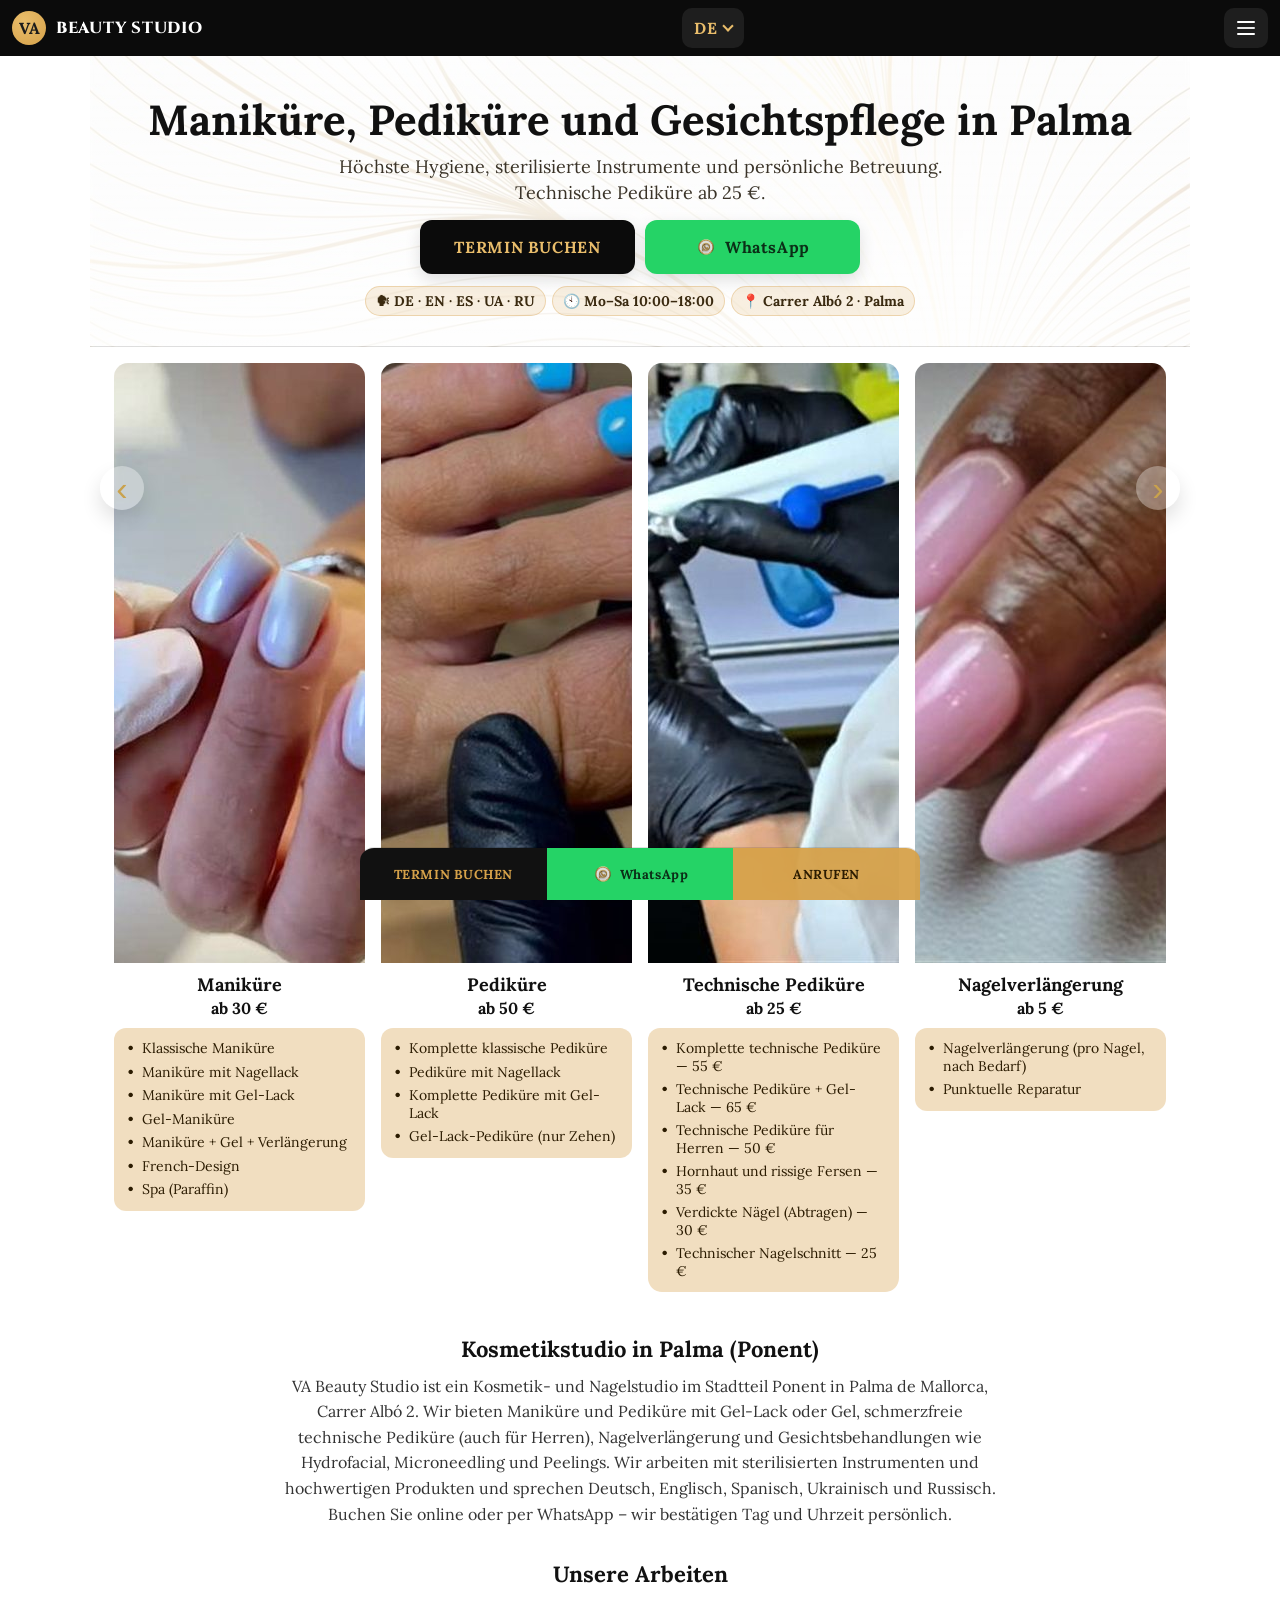
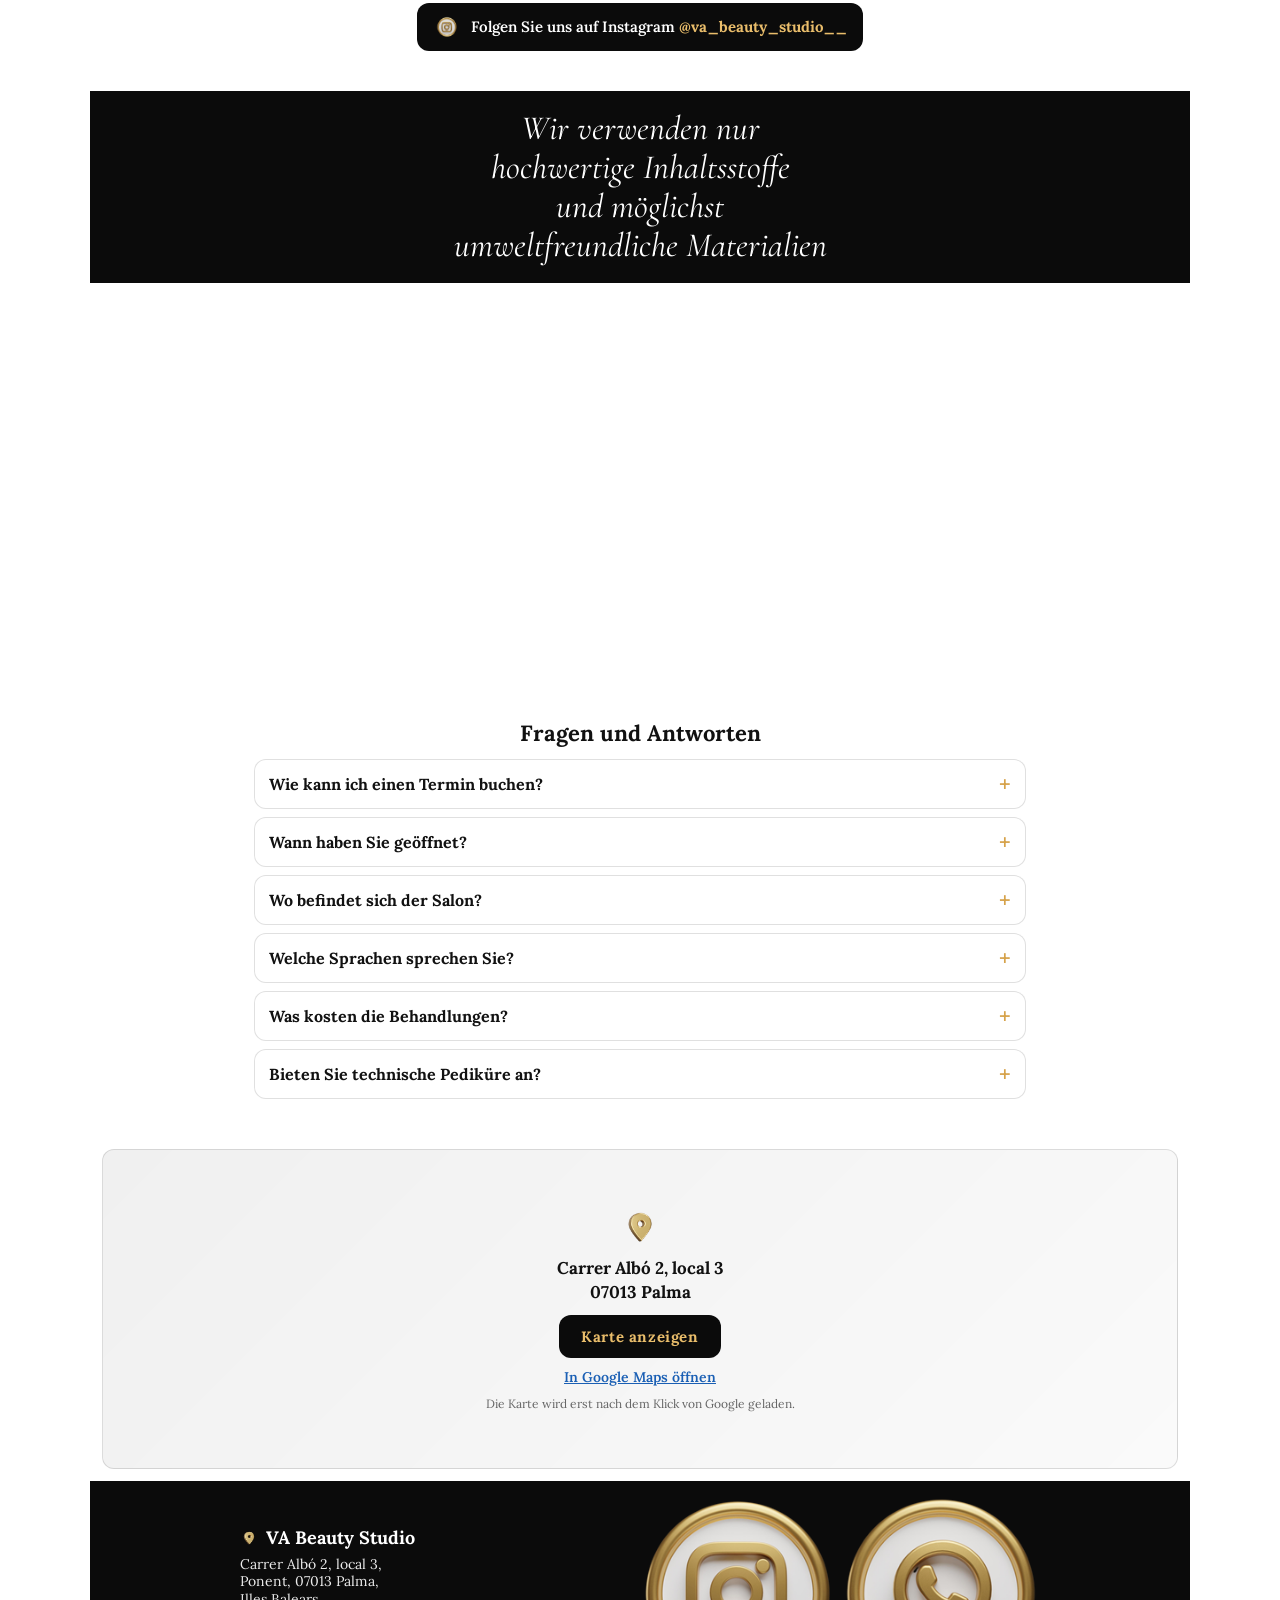
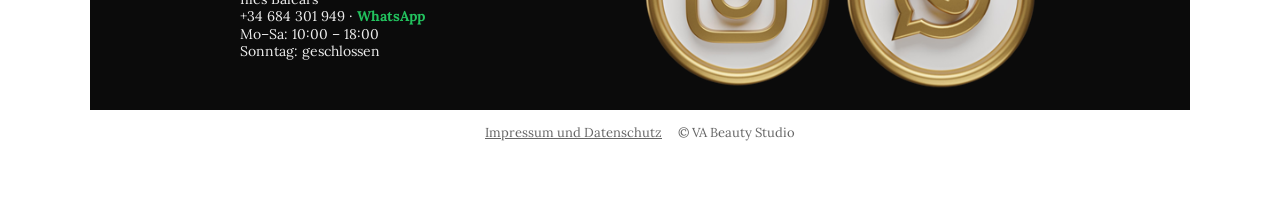
==== commit 02ab4ccc: "Use the salon's own Instagram photos for the nail and pedicure cards Manicure, pedicure, technical p" ====
--- a/de/index.html
+++ b/de/index.html
@@ -17,7 +17,7 @@
   <meta property="og:title" content="Maniküre, Pediküre und technische Pediküre in Palma | VA Beauty Studio" />
   <meta property="og:description" content="Nagel- und Kosmetikstudio in Palma (Ponent): Maniküre, Pediküre, technische Pediküre, Gesichtsbehandlungen. Wir sprechen Deutsch. Termin per WhatsApp." />
   <meta property="og:url" content="https://vabeauty.studio/de/" />
-  <meta property="og:image" content="https://vabeauty.studio/img/manicura.jpg" />
+  <meta property="og:image" content="https://vabeauty.studio/img/work-manicura.jpg" />
   <meta property="og:locale" content="de_DE" />
   <link rel="icon" href="/favicon.svg" type="image/svg+xml" />
   <script type="application/ld+json">
@@ -29,7 +29,7 @@
     "url": "https://vabeauty.studio/de/",
     "description": "Nagel- und Kosmetikstudio in Palma (Ponent): Maniküre, Pediküre, technische Pediküre, Gesichtsbehandlungen. Wir sprechen Deutsch. Termin per WhatsApp.",
     "inLanguage": "de",
-    "image": "https://vabeauty.studio/img/manicura.jpg",
+    "image": "https://vabeauty.studio/img/work-manicura.jpg",
     "logo": "https://vabeauty.studio/favicon.svg",
     "telephone": "+34684301949",
     "priceRange": "€€",
@@ -150,31 +150,31 @@
              <div class="svc-viewport" id="svcViewport">
              <div class="svc-track" id="svcTrack">
                <article class="svc-card">
-                 <img class="svc-img" src="/img/manicura.jpg" width="600" height="600" decoding="async" alt="Maniküre">
+                 <img class="svc-img" src="/img/work-manicura.jpg" width="600" height="600" decoding="async" alt="Maniküre">
                  <h3 class="svc-title">Maniküre</h3>
                  <div class="svc-price">ab 30 €</div>
                  <ul class="svc-list"><li>Klassische Maniküre</li><li>Maniküre mit Nagellack</li><li>Maniküre mit Gel-Lack</li><li>Gel-Maniküre</li><li>Maniküre + Gel + Verlängerung</li><li>French-Design</li><li>Spa (Paraffin)</li></ul>
                </article>
                <article class="svc-card">
-                 <img class="svc-img" src="/img/pedicura.jpg" width="600" height="600" decoding="async" alt="Pediküre">
+                 <img class="svc-img" src="/img/work-pedicura.jpg" width="600" height="600" decoding="async" alt="Pediküre">
                  <h3 class="svc-title">Pediküre</h3>
                  <div class="svc-price">ab 50 €</div>
                  <ul class="svc-list"><li>Komplette klassische Pediküre</li><li>Pediküre mit Nagellack</li><li>Komplette Pediküre mit Gel-Lack</li><li>Gel-Lack-Pediküre (nur Zehen)</li></ul>
                </article>
                <article class="svc-card">
-                 <img class="svc-img" src="/img/pedicura.jpg" width="600" height="600" loading="lazy" decoding="async" alt="Technische Pediküre" style="object-position:70% 85%;transform:scaleX(-1)">
+                 <img class="svc-img" src="/img/work-pedicura-tecnica.jpg" width="600" height="600" loading="lazy" decoding="async" alt="Technische Pediküre">
                  <h3 class="svc-title">Technische Pediküre</h3>
                  <div class="svc-price">ab 25 €</div>
                  <ul class="svc-list"><li>Komplette technische Pediküre — 55 €</li><li>Technische Pediküre + Gel-Lack — 65 €</li><li>Technische Pediküre für Herren — 50 €</li><li>Hornhaut und rissige Fersen — 35 €</li><li>Verdickte Nägel (Abtragen) — 30 €</li><li>Technischer Nagelschnitt — 25 €</li></ul>
                </article>
                <article class="svc-card">
-                 <img class="svc-img" src="/img/unas.jpg" width="600" height="600" loading="lazy" decoding="async" alt="Nagelverlängerung">
+                 <img class="svc-img" src="/img/work-unas.jpg" width="600" height="600" loading="lazy" decoding="async" alt="Nagelverlängerung">
                  <h3 class="svc-title">Nagelverlängerung</h3>
                  <div class="svc-price">ab 5 €</div>
                  <ul class="svc-list"><li>Nagelverlängerung (pro Nagel, nach Bedarf)</li><li>Punktuelle Reparatur</li></ul>
                </article>
                <article class="svc-card">
-                 <img class="svc-img" src="/img/retirada.jpg" width="600" height="600" loading="lazy" decoding="async" alt="Entfernung / Korrektur">
+                 <img class="svc-img" src="/img/work-retirada.jpg" width="600" height="600" loading="lazy" decoding="async" alt="Entfernung / Korrektur">
                  <h3 class="svc-title">Entfernung / Korrektur</h3>
                  <div class="svc-price">ab 20 €</div>
                  <ul class="svc-list"><li>Gel entfernen</li><li>Gel-Lack entfernen</li></ul>
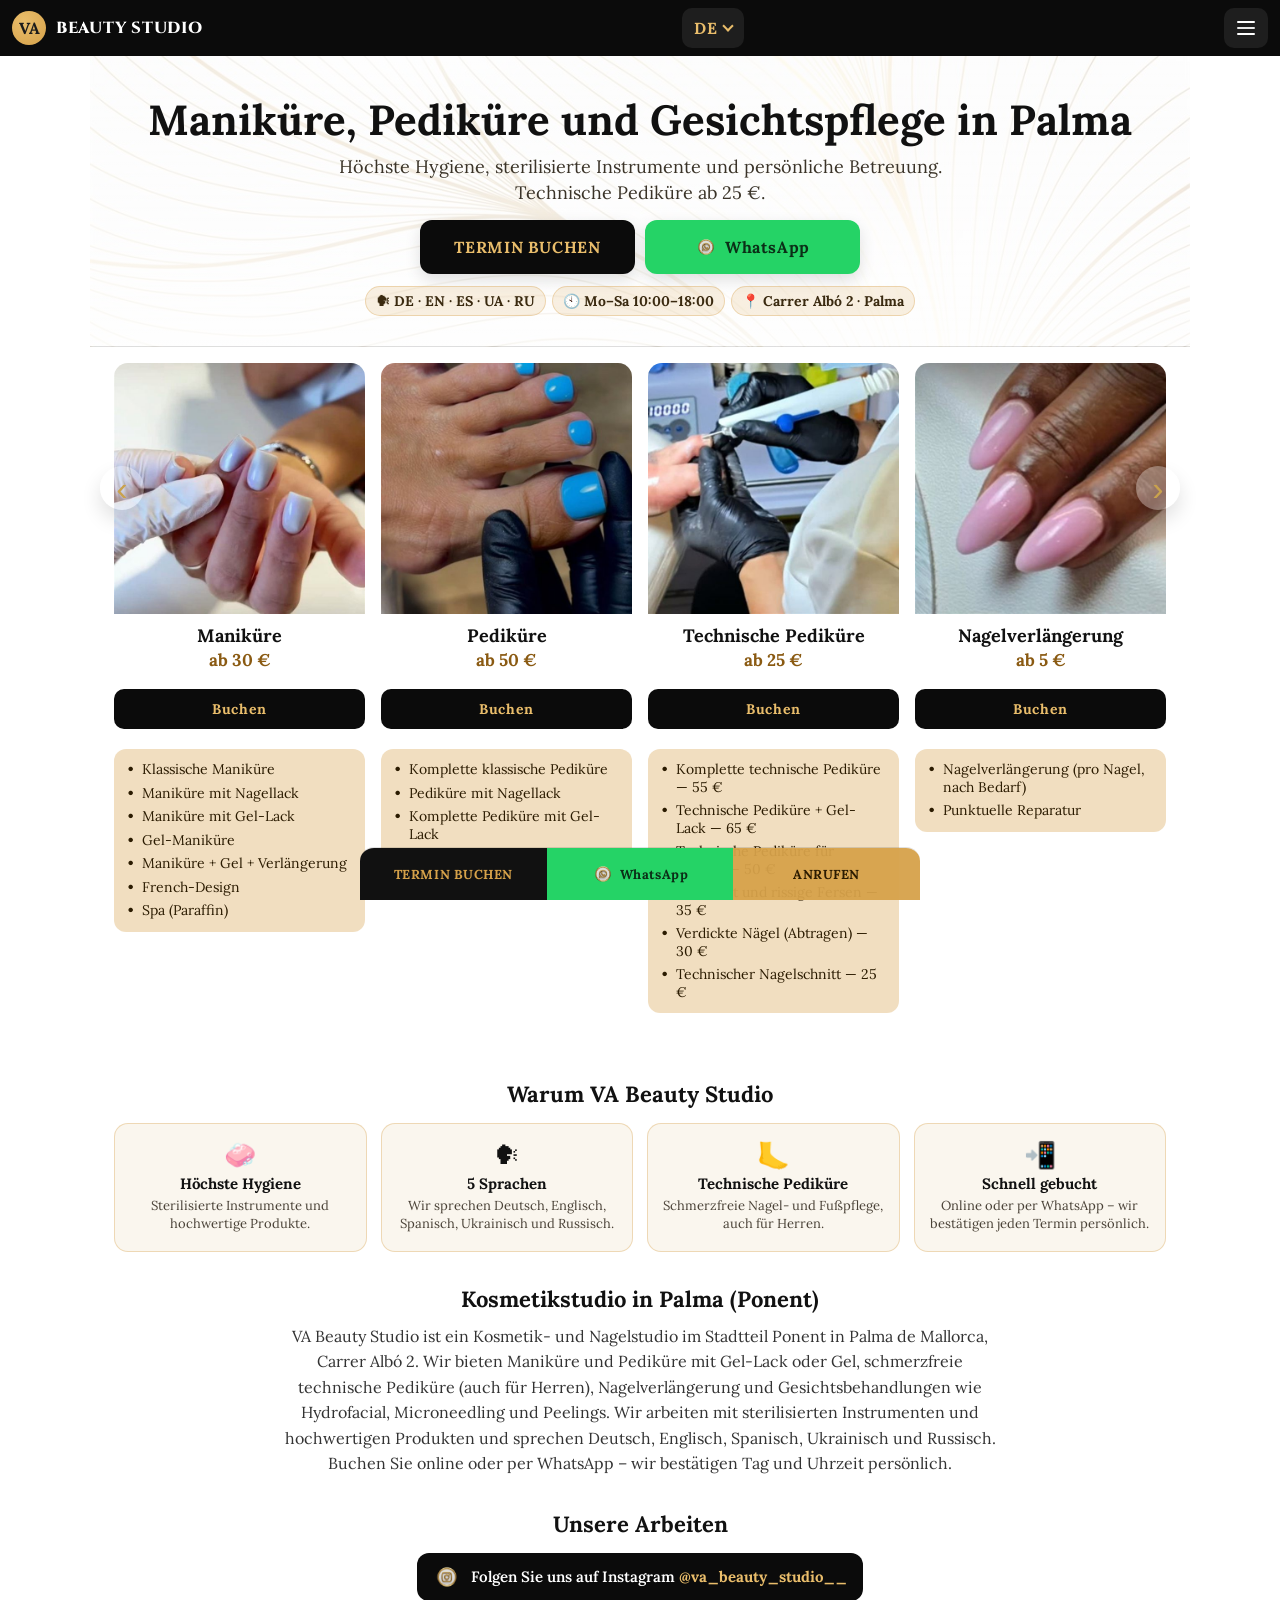
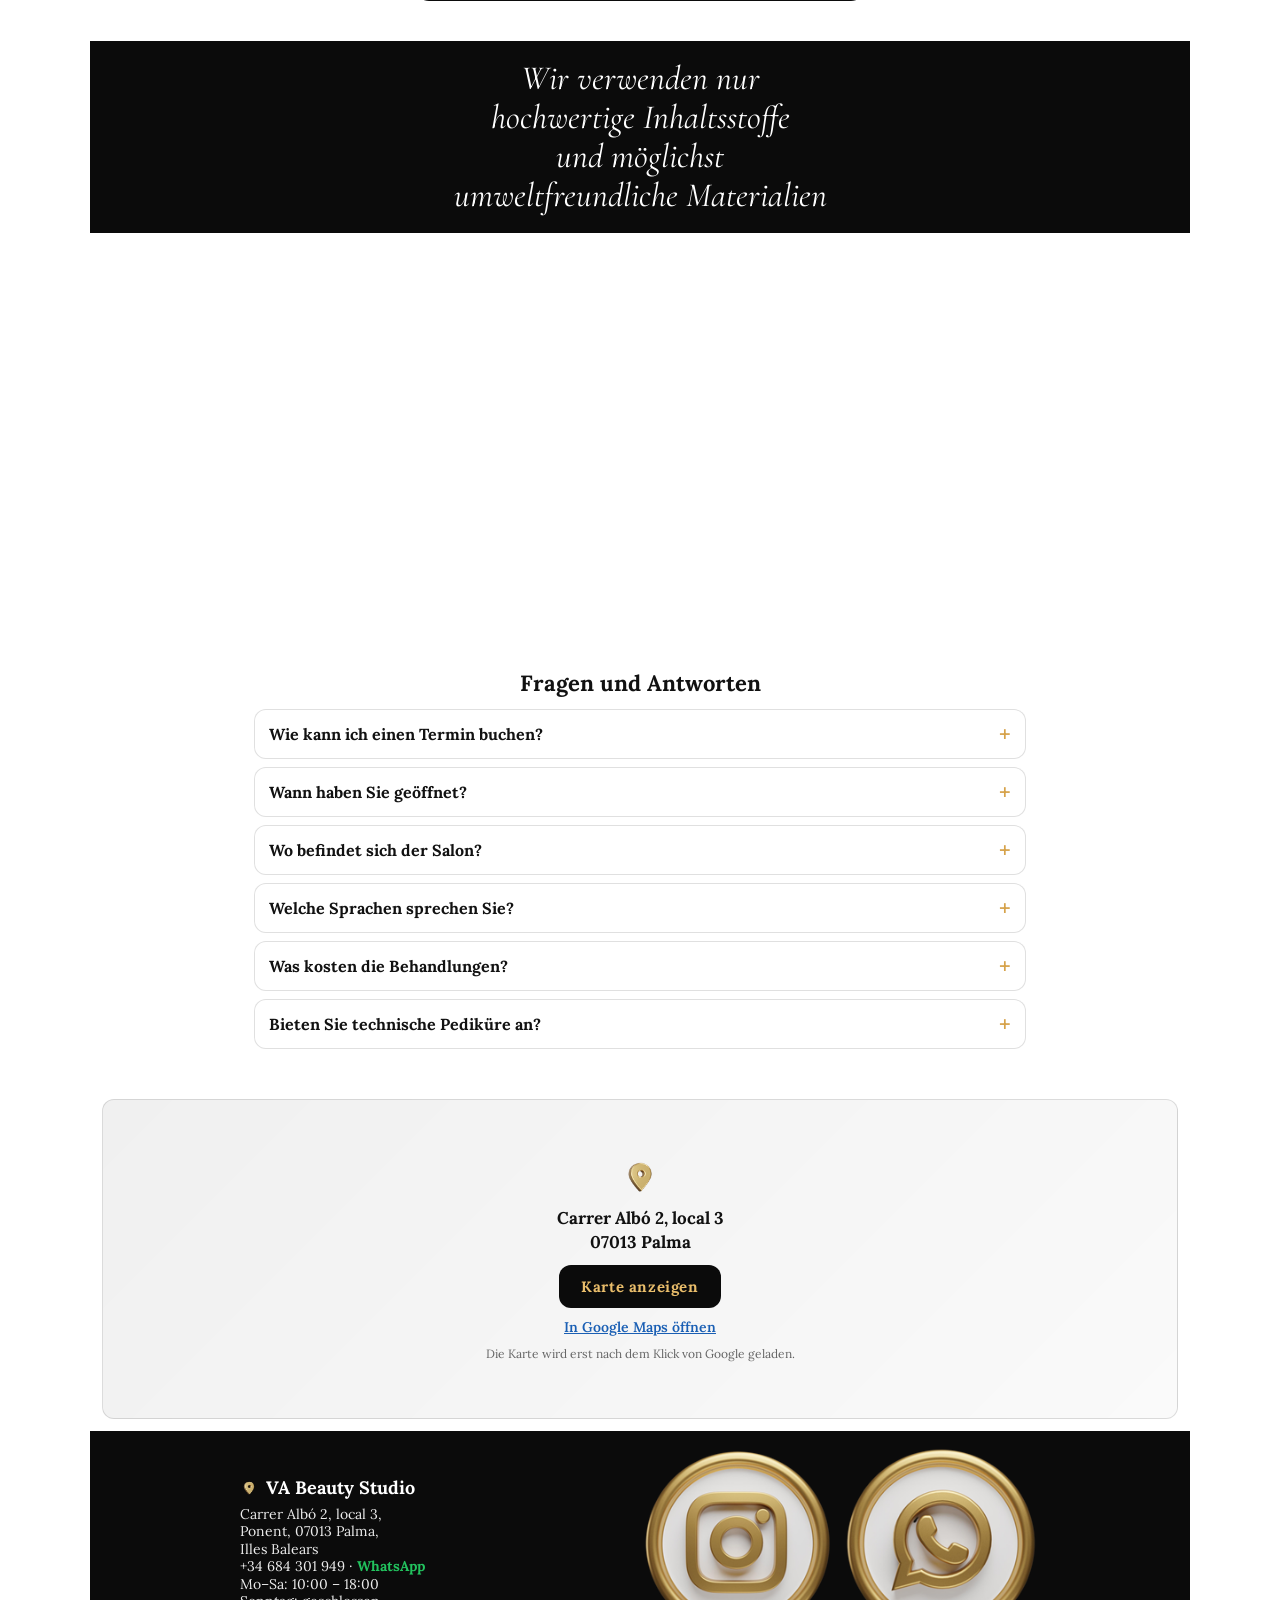
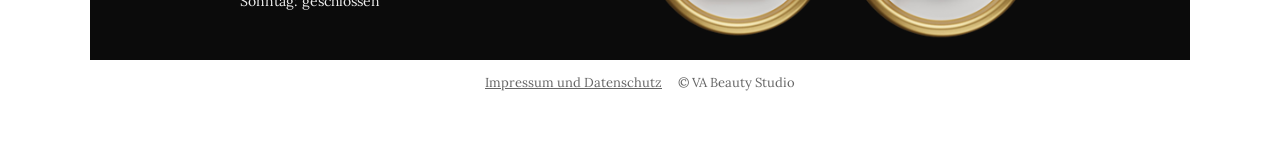
==== commit 25882f3d: "'Book this' button on every service card and a 'Why VA' section - Each of the 9 cards has a Book but" ====
--- a/de/index.html
+++ b/de/index.html
@@ -154,54 +154,63 @@
                  <h3 class="svc-title">Maniküre</h3>
                  <div class="svc-price">ab 30 €</div>
                  <ul class="svc-list"><li>Klassische Maniküre</li><li>Maniküre mit Nagellack</li><li>Maniküre mit Gel-Lack</li><li>Gel-Maniküre</li><li>Maniküre + Gel + Verlängerung</li><li>French-Design</li><li>Spa (Paraffin)</li></ul>
+                 <button class="svc-book" type="button" data-open-modal data-service="Manicura">Buchen</button>
                </article>
                <article class="svc-card">
                  <img class="svc-img" src="/img/work-pedicura.jpg" width="600" height="600" decoding="async" alt="Pediküre">
                  <h3 class="svc-title">Pediküre</h3>
                  <div class="svc-price">ab 50 €</div>
                  <ul class="svc-list"><li>Komplette klassische Pediküre</li><li>Pediküre mit Nagellack</li><li>Komplette Pediküre mit Gel-Lack</li><li>Gel-Lack-Pediküre (nur Zehen)</li></ul>
+                 <button class="svc-book" type="button" data-open-modal data-service="Pedicura">Buchen</button>
                </article>
                <article class="svc-card">
                  <img class="svc-img" src="/img/work-pedicura-tecnica.jpg" width="600" height="600" loading="lazy" decoding="async" alt="Technische Pediküre">
                  <h3 class="svc-title">Technische Pediküre</h3>
                  <div class="svc-price">ab 25 €</div>
                  <ul class="svc-list"><li>Komplette technische Pediküre — 55 €</li><li>Technische Pediküre + Gel-Lack — 65 €</li><li>Technische Pediküre für Herren — 50 €</li><li>Hornhaut und rissige Fersen — 35 €</li><li>Verdickte Nägel (Abtragen) — 30 €</li><li>Technischer Nagelschnitt — 25 €</li></ul>
+                 <button class="svc-book" type="button" data-open-modal data-service="Pedicura técnica">Buchen</button>
                </article>
                <article class="svc-card">
                  <img class="svc-img" src="/img/work-unas.jpg" width="600" height="600" loading="lazy" decoding="async" alt="Nagelverlängerung">
                  <h3 class="svc-title">Nagelverlängerung</h3>
                  <div class="svc-price">ab 5 €</div>
                  <ul class="svc-list"><li>Nagelverlängerung (pro Nagel, nach Bedarf)</li><li>Punktuelle Reparatur</li></ul>
+                 <button class="svc-book" type="button" data-open-modal data-service="Extensión de Uñas">Buchen</button>
                </article>
                <article class="svc-card">
                  <img class="svc-img" src="/img/work-retirada.jpg" width="600" height="600" loading="lazy" decoding="async" alt="Entfernung / Korrektur">
                  <h3 class="svc-title">Entfernung / Korrektur</h3>
                  <div class="svc-price">ab 20 €</div>
                  <ul class="svc-list"><li>Gel entfernen</li><li>Gel-Lack entfernen</li></ul>
+                 <button class="svc-book" type="button" data-open-modal data-service="Retirada / Corrección">Buchen</button>
                </article>
                <article class="svc-card">
                  <img class="svc-img" src="/img/lifting.jpg" width="600" height="600" loading="lazy" decoding="async" alt="Lifting &amp; Verjüngung">
                  <h3 class="svc-title">Lifting &amp; Verjüngung</h3>
                  <div class="svc-price">ab 85 €</div>
                  <ul class="svc-list"><li>Microneedling (Dermapen)</li><li>Mikrostrom</li><li>Carboxytherapie</li></ul>
+                 <button class="svc-book" type="button" data-open-modal data-service="Lifting &amp; Rejuvenecimiento">Buchen</button>
                </article>
                <article class="svc-card">
                  <img class="svc-img" src="/img/hidratacion.jpg" width="600" height="600" loading="lazy" decoding="async" alt="Feuchtigkeit &amp; Glow">
                  <h3 class="svc-title">Feuchtigkeit &amp; Glow</h3>
                  <div class="svc-price">ab 65 €</div>
                  <ul class="svc-list"><li>Nadelfreie Mesotherapie</li><li>Individuelle Gesichtsprogramme</li></ul>
+                 <button class="svc-book" type="button" data-open-modal data-service="Hidratación &amp; Glow">Buchen</button>
                </article>
                <article class="svc-card">
                  <img class="svc-img" src="/img/limpieza.jpg" width="600" height="600" loading="lazy" decoding="async" alt="Reinigung &amp; Balance">
                  <h3 class="svc-title">Reinigung &amp; Balance</h3>
                  <div class="svc-price">ab 55 €</div>
                  <ul class="svc-list"><li>Hydrofacial</li><li>Kombinierte Gesichtsreinigung</li><li>Ultraschall-Peeling</li></ul>
+                 <button class="svc-book" type="button" data-open-modal data-service="Limpieza &amp; Equilibrio">Buchen</button>
                </article>
                <article class="svc-card">
                  <img class="svc-img" src="/img/laser.jpg" width="600" height="600" loading="lazy" decoding="async" alt="Hauterneuerung">
                  <h3 class="svc-title">Hauterneuerung</h3>
                  <div class="svc-price">ab 80 €</div>
                  <ul class="svc-list"><li>Chemische Peelings</li><li>Enzympeelings</li><li>Glow-Peelings</li><li>Mikro-Exfoliation</li></ul>
+                 <button class="svc-book" type="button" data-open-modal data-service="Renovación de la piel">Buchen</button>
                </article>
              </div>
            </div>
@@ -209,6 +218,17 @@
              ›
            </button>
          </div>
+    </section>
+
+    <!-- Why VA: four reasons to choose the salon -->
+    <section class="why" id="why">
+      <h2 class="why-title">Warum VA Beauty Studio</h2>
+      <ul class="why-grid">
+        <li><span class="why-icon" aria-hidden="true">🧼</span><b>Höchste Hygiene</b><span class="t">Sterilisierte Instrumente und hochwertige Produkte.</span></li>
+        <li><span class="why-icon" aria-hidden="true">🗣</span><b>5 Sprachen</b><span class="t">Wir sprechen Deutsch, Englisch, Spanisch, Ukrainisch und Russisch.</span></li>
+        <li><span class="why-icon" aria-hidden="true">🦶</span><b>Technische Pediküre</b><span class="t">Schmerzfreie Nagel- und Fußpflege, auch für Herren.</span></li>
+        <li><span class="why-icon" aria-hidden="true">📲</span><b>Schnell gebucht</b><span class="t">Online oder per WhatsApp – wir bestätigen jeden Termin persönlich.</span></li>
+      </ul>
     </section>
 
     <!-- About the salon (local SEO text) -->
--- a/css/style.css
+++ b/css/style.css
@@ -1220,3 +1220,48 @@
   .hero2-btn{ font-size:16px; padding:16px 14px; }
   .hero2-badges li{ font-size:14px; }
 }
+
+/* ===== "Book this" on service cards ===== */
+.svc-card{ display:flex; flex-direction:column; }
+.svc-price{ font-size:17px; color:#8a5a12; }
+.svc-book{
+  margin:10px 0 2px;
+  width:100%;
+  padding:11px 8px;
+  border:0;
+  border-radius:10px;
+  background:var(--black);
+  color:var(--gold-2);
+  font-family:var(--font);
+  font-weight:800;
+  font-size:14px;
+  letter-spacing:.04em;
+  cursor:pointer;
+  margin-top:auto;
+}
+.svc-card .svc-list{ margin-bottom:10px; }
+
+/* ===== Why VA ===== */
+.why{ padding:22px 14px 10px; }
+.why-title{ margin:0 0 14px; text-align:center; font-size:22px; font-weight:800; line-height:1.25; }
+.why-grid{ list-style:none; margin:0; padding:0; display:grid; grid-template-columns:1fr 1fr; gap:10px; }
+.why-grid li{
+  background:#faf6ee;
+  border:1px solid rgba(214,162,74,.35);
+  border-radius:14px;
+  padding:12px 10px;
+  text-align:center;
+}
+.why-icon{ font-size:26px; line-height:1; display:block; margin-bottom:6px; }
+.why-grid b{ display:block; font-size:15px; margin-bottom:4px; }
+.why-grid span.t{ display:block; font-size:13px; line-height:1.4; color:#4a4237; }
+@media (min-width: 900px){
+  .why{ padding:34px 24px 14px; }
+  .why-grid{ grid-template-columns:repeat(4, 1fr); gap:14px; }
+  .why-grid li{ padding:18px 14px; }
+}
+/* keep card photos square inside the flex card */
+.svc-card .svc-img{ height:auto; flex:none; aspect-ratio:1 / 1; }
+/* Book button sits right under the price (before the list), no big gap */
+.svc-card .svc-book{ order:2; margin:8px 0 10px; }
+.svc-card .svc-list{ order:3; }
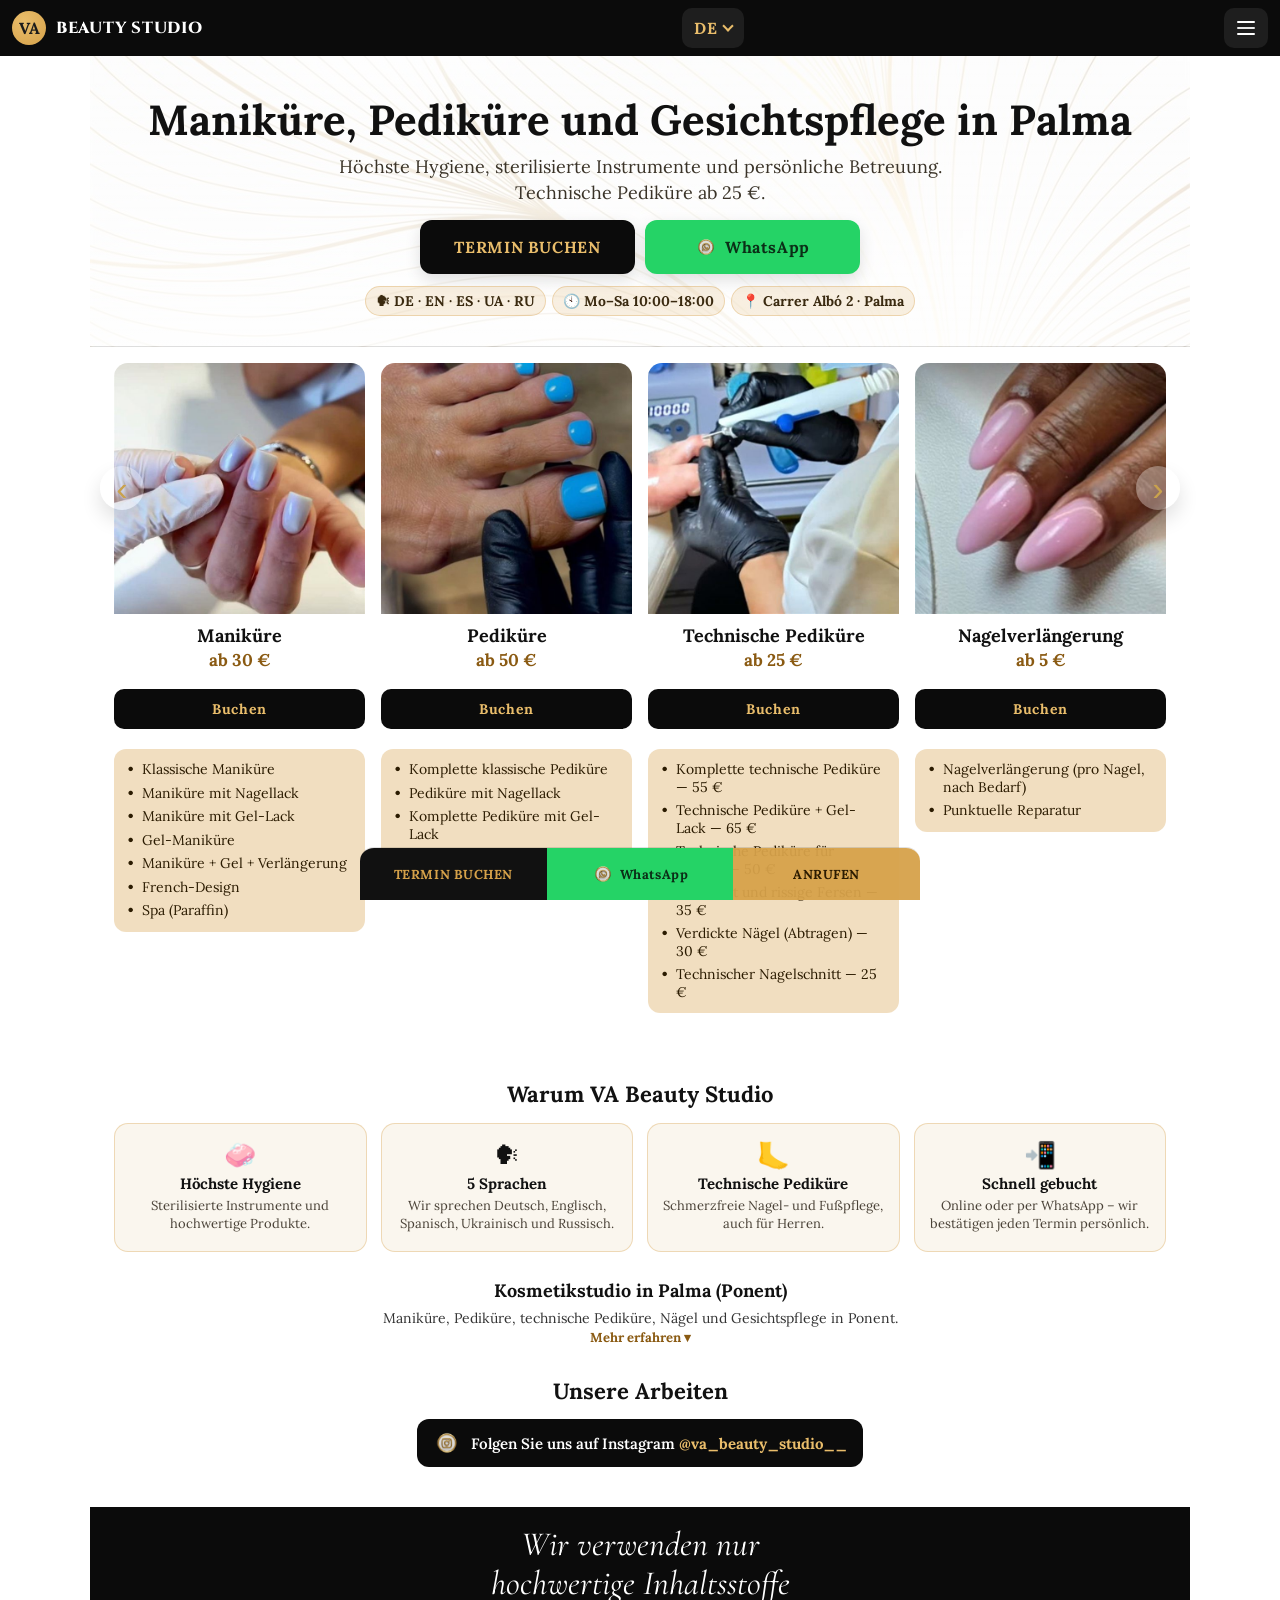
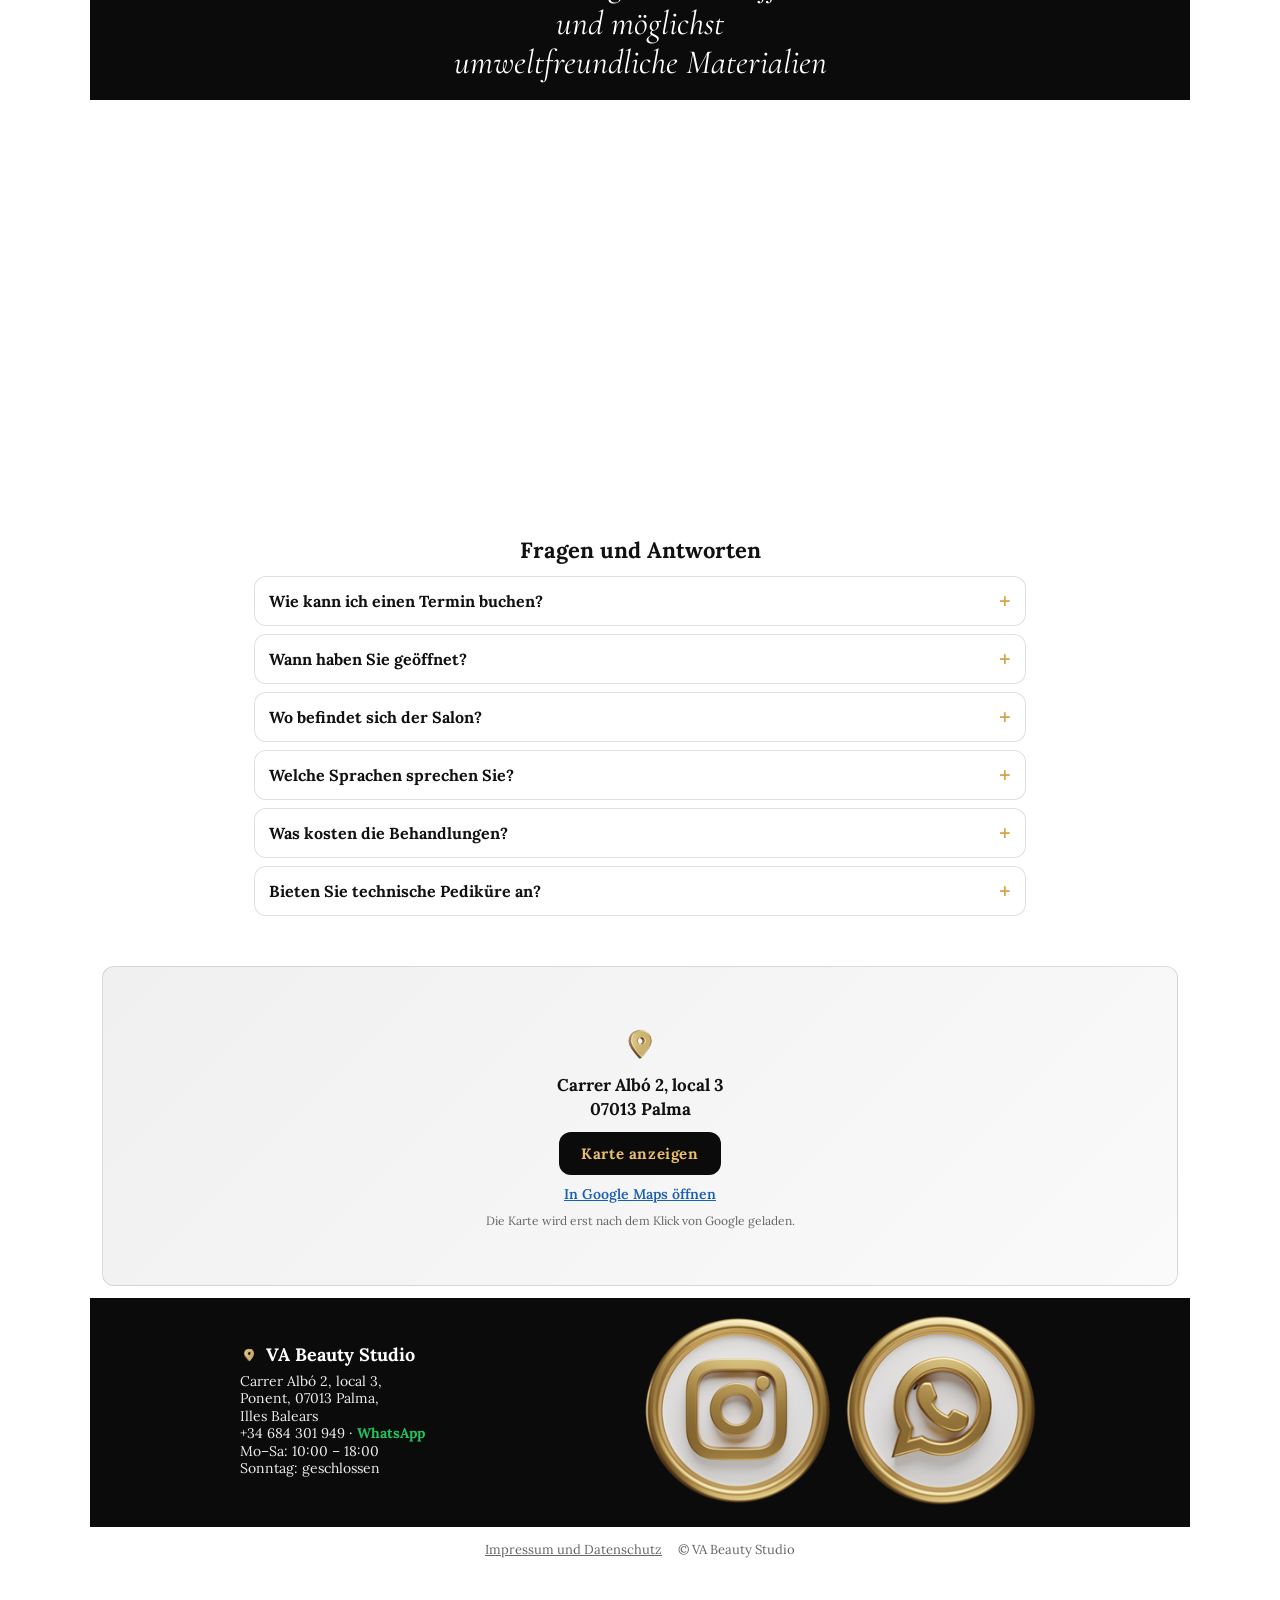
==== commit e71311f7: "About section: one short line + 'Read more' instead of a long text block Visible height on phones ~3" ====
--- a/de/index.html
+++ b/de/index.html
@@ -234,7 +234,11 @@
     <!-- About the salon (local SEO text) -->
     <section class="about" id="about">
       <h2 class="about-title">Kosmetikstudio in Palma (Ponent)</h2>
-      <p>VA Beauty Studio ist ein Kosmetik- und Nagelstudio im Stadtteil Ponent in Palma de Mallorca, Carrer Albó 2. Wir bieten Maniküre und Pediküre mit Gel-Lack oder Gel, schmerzfreie technische Pediküre (auch für Herren), Nagelverlängerung und Gesichtsbehandlungen wie Hydrofacial, Microneedling und Peelings. Wir arbeiten mit sterilisierten Instrumenten und hochwertigen Produkten und sprechen Deutsch, Englisch, Spanisch, Ukrainisch und Russisch. Buchen Sie online oder per WhatsApp – wir bestätigen Tag und Uhrzeit persönlich.</p>
+      <p class="about-lead">Maniküre, Pediküre, technische Pediküre, Nägel und Gesichtspflege in Ponent.</p>
+      <details class="about-more">
+        <summary>Mehr erfahren</summary>
+        <p>VA Beauty Studio ist ein Kosmetik- und Nagelstudio im Stadtteil Ponent in Palma de Mallorca, Carrer Albó 2. Wir bieten Maniküre und Pediküre mit Gel-Lack oder Gel, schmerzfreie technische Pediküre (auch für Herren), Nagelverlängerung und Gesichtsbehandlungen wie Hydrofacial, Microneedling und Peelings. Wir arbeiten mit sterilisierten Instrumenten und hochwertigen Produkten und sprechen Deutsch, Englisch, Spanisch, Ukrainisch und Russisch. Buchen Sie online oder per WhatsApp – wir bestätigen Tag und Uhrzeit persönlich.</p>
+      </details>
     </section>
 
     <!-- Instagram gallery: latest posts from @va_beauty_studio__ (feed via Behold) -->
--- a/css/style.css
+++ b/css/style.css
@@ -1265,3 +1265,14 @@
 /* Book button sits right under the price (before the list), no big gap */
 .svc-card .svc-book{ order:2; margin:8px 0 10px; }
 .svc-card .svc-list{ order:3; }
+
+/* About: compact - one line + "Read more" */
+.about{ padding:14px 16px 6px; }
+.about-title{ font-size:18px; margin:0 0 4px; }
+.about-lead{ margin:0 auto 4px; font-size:14px; line-height:1.45; color:#4a4237; max-width:560px; }
+.about-more{ max-width:640px; margin:0 auto; }
+.about-more summary{ cursor:pointer; font-size:13px; font-weight:700; color:#8a5a12; list-style:none; }
+.about-more summary::-webkit-details-marker{ display:none; }
+.about-more summary::after{ content:" ▾"; }
+.about-more[open] summary::after{ content:" ▴"; }
+.about-more p{ margin:8px 0 0; font-size:13.5px; line-height:1.55; color:#4a4237; text-align:left; }
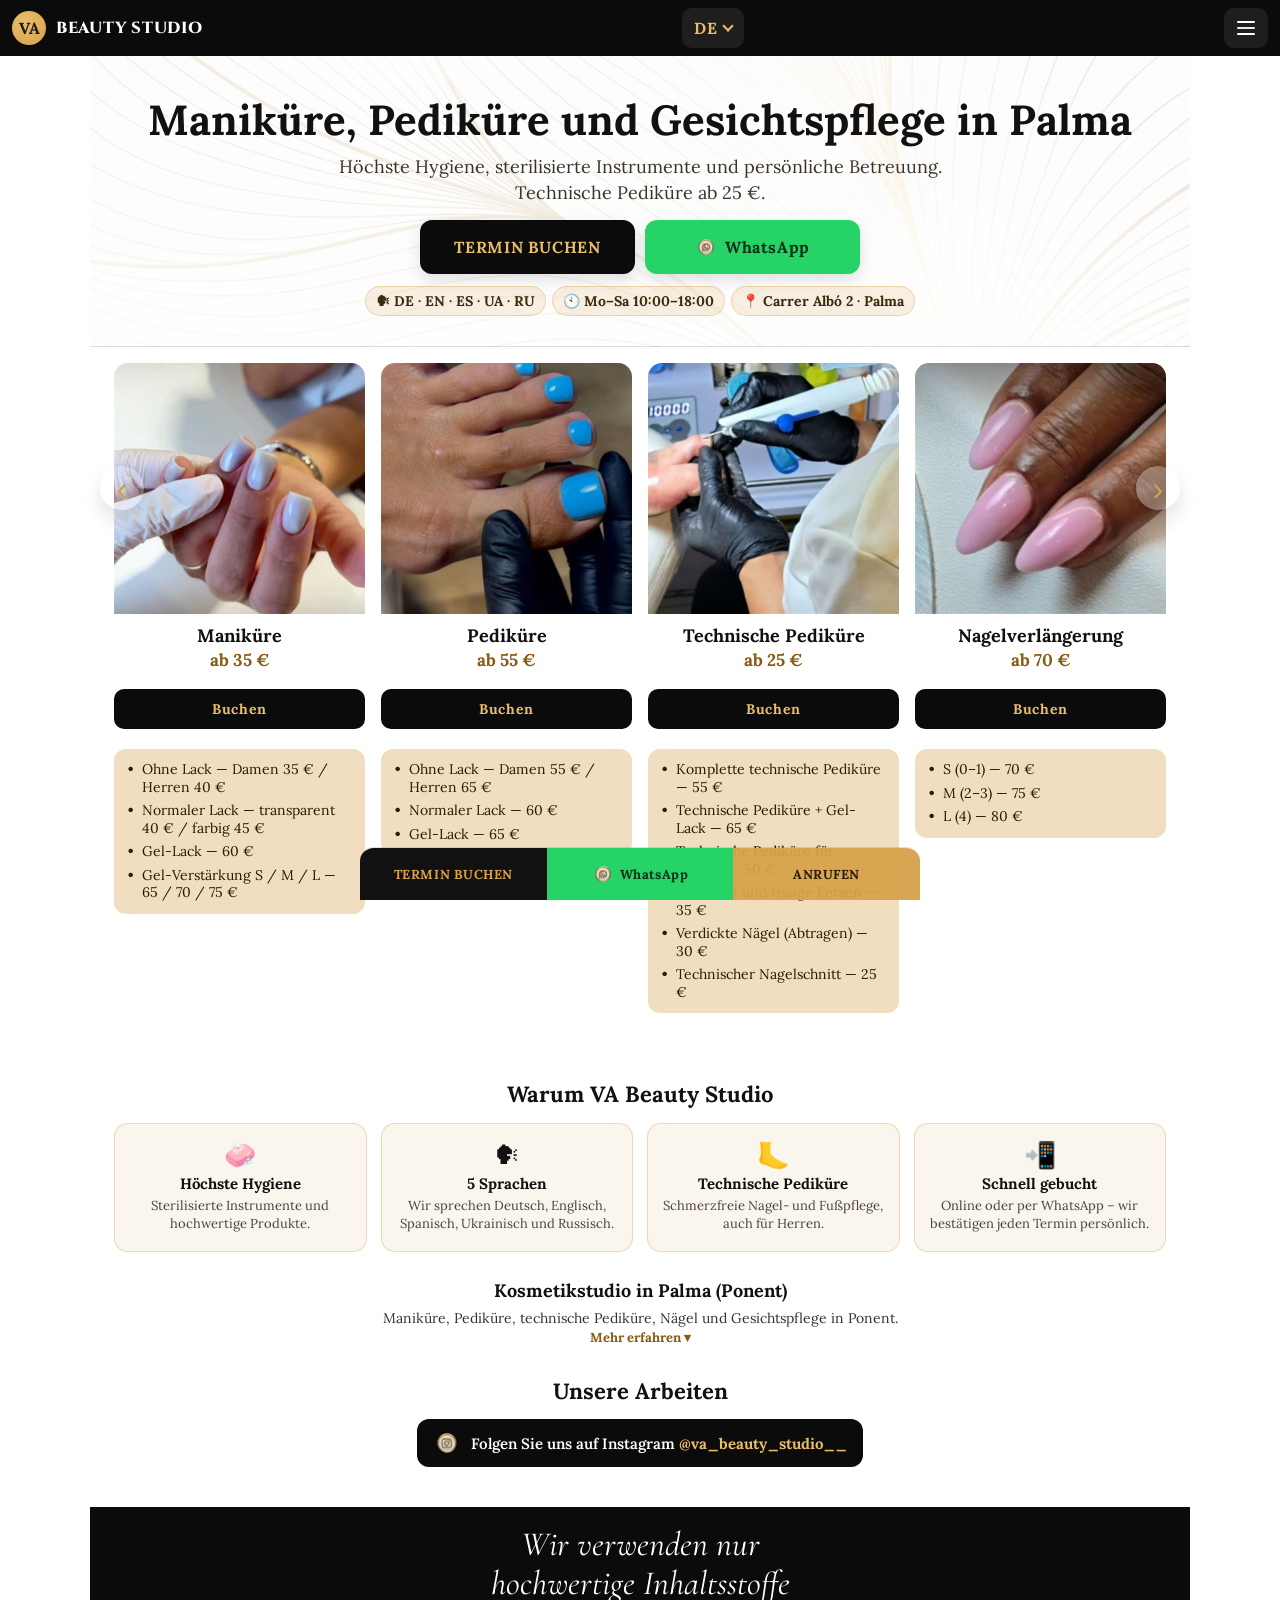
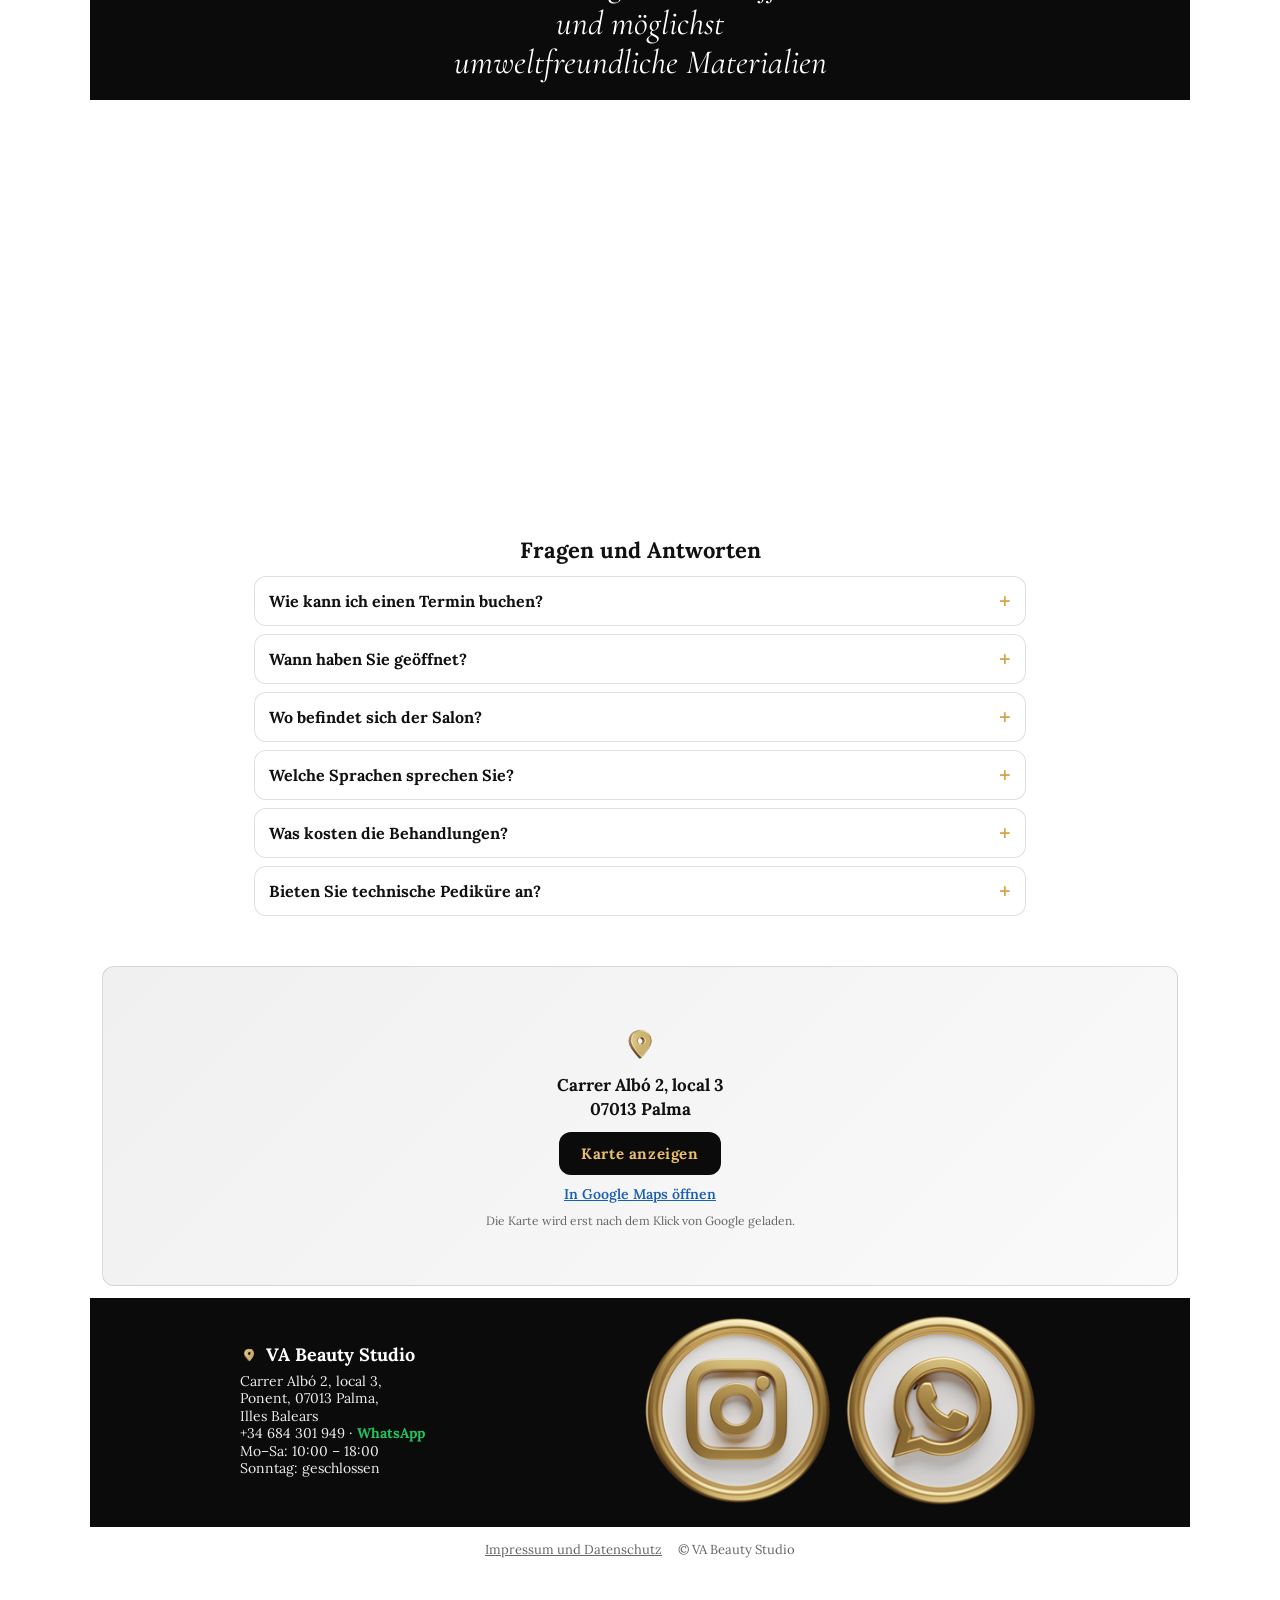
==== commit 1153b6be: "Official price list on the site (5 languages) + Additional services card From the salon's price list" ====
--- a/de/index.html
+++ b/de/index.html
@@ -56,11 +56,12 @@
       "@type": "OfferCatalog",
       "name": "VA Beauty Studio",
       "itemListElement": [
-        { "@type": "Offer", "itemOffered": { "@type": "Service", "name": "Manicura" }, "priceSpecification": { "@type": "PriceSpecification", "minPrice": 30, "priceCurrency": "EUR" } },
-        { "@type": "Offer", "itemOffered": { "@type": "Service", "name": "Pedicura" }, "priceSpecification": { "@type": "PriceSpecification", "minPrice": 50, "priceCurrency": "EUR" } },
+        { "@type": "Offer", "itemOffered": { "@type": "Service", "name": "Manicura" }, "priceSpecification": { "@type": "PriceSpecification", "minPrice": 35, "priceCurrency": "EUR" } },
+        { "@type": "Offer", "itemOffered": { "@type": "Service", "name": "Pedicura" }, "priceSpecification": { "@type": "PriceSpecification", "minPrice": 55, "priceCurrency": "EUR" } },
         { "@type": "Offer", "itemOffered": { "@type": "Service", "name": "Pedicura técnica" }, "priceSpecification": { "@type": "PriceSpecification", "minPrice": 25, "priceCurrency": "EUR" } },
-        { "@type": "Offer", "itemOffered": { "@type": "Service", "name": "Extensión de uñas" }, "priceSpecification": { "@type": "PriceSpecification", "minPrice": 5, "priceCurrency": "EUR" } },
-        { "@type": "Offer", "itemOffered": { "@type": "Service", "name": "Retirada y corrección" }, "priceSpecification": { "@type": "PriceSpecification", "minPrice": 20, "priceCurrency": "EUR" } },
+        { "@type": "Offer", "itemOffered": { "@type": "Service", "name": "Extensión de uñas" }, "priceSpecification": { "@type": "PriceSpecification", "minPrice": 70, "priceCurrency": "EUR" } },
+        { "@type": "Offer", "itemOffered": { "@type": "Service", "name": "Restauración de la forma, retirada y corrección" }, "priceSpecification": { "@type": "PriceSpecification", "minPrice": 10, "priceCurrency": "EUR" } },
+        { "@type": "Offer", "itemOffered": { "@type": "Service", "name": "Servicios adicionales (francesa, diseño, spa, parafina)" }, "priceSpecification": { "@type": "PriceSpecification", "minPrice": 5, "priceCurrency": "EUR" } },
         { "@type": "Offer", "itemOffered": { "@type": "Service", "name": "Lifting y rejuvenecimiento" }, "priceSpecification": { "@type": "PriceSpecification", "minPrice": 85, "priceCurrency": "EUR" } },
         { "@type": "Offer", "itemOffered": { "@type": "Service", "name": "Hidratación y glow" }, "priceSpecification": { "@type": "PriceSpecification", "minPrice": 65, "priceCurrency": "EUR" } },
         { "@type": "Offer", "itemOffered": { "@type": "Service", "name": "Limpieza facial e Hydrofacial" }, "priceSpecification": { "@type": "PriceSpecification", "minPrice": 55, "priceCurrency": "EUR" } },
@@ -152,15 +153,15 @@
                <article class="svc-card">
                  <img class="svc-img" src="/img/work-manicura.jpg" width="600" height="600" decoding="async" alt="Maniküre">
                  <h3 class="svc-title">Maniküre</h3>
-                 <div class="svc-price">ab 30 €</div>
-                 <ul class="svc-list"><li>Klassische Maniküre</li><li>Maniküre mit Nagellack</li><li>Maniküre mit Gel-Lack</li><li>Gel-Maniküre</li><li>Maniküre + Gel + Verlängerung</li><li>French-Design</li><li>Spa (Paraffin)</li></ul>
+                 <div class="svc-price">ab 35 €</div>
+                 <ul class="svc-list"><li>Ohne Lack — Damen 35 € / Herren 40 €</li><li>Normaler Lack — transparent 40 € / farbig 45 €</li><li>Gel-Lack — 60 €</li><li>Gel-Verstärkung S / M / L — 65 / 70 / 75 €</li></ul>
                  <button class="svc-book" type="button" data-open-modal data-service="Manicura">Buchen</button>
                </article>
                <article class="svc-card">
                  <img class="svc-img" src="/img/work-pedicura.jpg" width="600" height="600" decoding="async" alt="Pediküre">
                  <h3 class="svc-title">Pediküre</h3>
-                 <div class="svc-price">ab 50 €</div>
-                 <ul class="svc-list"><li>Komplette klassische Pediküre</li><li>Pediküre mit Nagellack</li><li>Komplette Pediküre mit Gel-Lack</li><li>Gel-Lack-Pediküre (nur Zehen)</li></ul>
+                 <div class="svc-price">ab 55 €</div>
+                 <ul class="svc-list"><li>Ohne Lack — Damen 55 € / Herren 65 €</li><li>Normaler Lack — 60 €</li><li>Gel-Lack — 65 €</li></ul>
                  <button class="svc-book" type="button" data-open-modal data-service="Pedicura">Buchen</button>
                </article>
                <article class="svc-card">
@@ -173,16 +174,23 @@
                <article class="svc-card">
                  <img class="svc-img" src="/img/work-unas.jpg" width="600" height="600" loading="lazy" decoding="async" alt="Nagelverlängerung">
                  <h3 class="svc-title">Nagelverlängerung</h3>
-                 <div class="svc-price">ab 5 €</div>
-                 <ul class="svc-list"><li>Nagelverlängerung (pro Nagel, nach Bedarf)</li><li>Punktuelle Reparatur</li></ul>
+                 <div class="svc-price">ab 70 €</div>
+                 <ul class="svc-list"><li>S (0–1) — 70 €</li><li>M (2–3) — 75 €</li><li>L (4) — 80 €</li></ul>
                  <button class="svc-book" type="button" data-open-modal data-service="Extensión de Uñas">Buchen</button>
                </article>
                <article class="svc-card">
                  <img class="svc-img" src="/img/work-retirada.jpg" width="600" height="600" loading="lazy" decoding="async" alt="Entfernung / Korrektur">
                  <h3 class="svc-title">Entfernung / Korrektur</h3>
-                 <div class="svc-price">ab 20 €</div>
-                 <ul class="svc-list"><li>Gel entfernen</li><li>Gel-Lack entfernen</li></ul>
+                 <div class="svc-price">ab 10 €</div>
+                 <ul class="svc-list"><li>Wiederherstellung der Nagelform — ab 10 € (je nach Länge)</li><li>Gel entfernen</li><li>Gel-Lack entfernen</li></ul>
                  <button class="svc-book" type="button" data-open-modal data-service="Retirada / Corrección">Buchen</button>
+               </article>
+               <article class="svc-card">
+                 <img class="svc-img" src="/img/work-extras.jpg" width="600" height="600" loading="lazy" decoding="async" alt="Zusatzleistungen">
+                 <h3 class="svc-title">Zusatzleistungen</h3>
+                 <div class="svc-price">ab 5 €</div>
+                 <ul class="svc-list"><li>French — 10 €</li><li>Chrome-Effekt / Stamping — 5 €</li><li>Einfaches handgemaltes Design — 10 €</li><li>Aufwendiges handgemaltes Design — 15 €</li><li>Spa-Behandlung (Peeling + pflegende Massagekerze oder Spa-Handschuhe mit Creme) — 15 €</li><li>Paraffinbehandlung — 10 €</li></ul>
+                 <button class="svc-book" type="button" data-open-modal data-service="Servicios adicionales">Buchen</button>
                </article>
                <article class="svc-card">
                  <img class="svc-img" src="/img/lifting.jpg" width="600" height="600" loading="lazy" decoding="async" alt="Lifting &amp; Verjüngung">
@@ -286,7 +294,7 @@
       <details><summary>Wann haben Sie geöffnet?</summary><p>Montag bis Samstag von 10:00 bis 18:00 Uhr. Sonntag geschlossen.</p></details>
       <details><summary>Wo befindet sich der Salon?</summary><p>Carrer Albó 2, local 3, Ponent, 07013 Palma (Mallorca).</p></details>
       <details><summary>Welche Sprachen sprechen Sie?</summary><p>Deutsch, Englisch, Spanisch, Ukrainisch und Russisch.</p></details>
-      <details><summary>Was kosten die Behandlungen?</summary><p>Maniküre ab 30 €, Pediküre ab 50 €, Nagelverlängerung ab 5 € und Gesichtsbehandlungen ab 55 €. Der genaue Preis hängt von der Behandlung ab.</p></details>
+      <details><summary>Was kosten die Behandlungen?</summary><p>Maniküre ab 35 €, Pediküre ab 55 €, Nagelverlängerung ab 70 €, Zusatzleistungen ab 5 € und Gesichtsbehandlungen ab 55 €. Der genaue Preis hängt von der Behandlung ab.</p></details>
       <details><summary>Bieten Sie technische Pediküre an?</summary><p>Ja. Wir bieten technische Pediküre (Pedicura técnica) an: schmerzfreie Nagel- und Fußpflege ab 25 €. Die komplette technische Pediküre kostet 55 €. Schreiben Sie uns per WhatsApp, um einen Termin zu wählen.</p></details>
     </section>
     <script type="application/ld+json">
@@ -299,7 +307,7 @@
         { "@type": "Question", "name": "Wann haben Sie geöffnet?", "acceptedAnswer": { "@type": "Answer", "text": "Montag bis Samstag von 10:00 bis 18:00 Uhr. Sonntag geschlossen." } },
         { "@type": "Question", "name": "Wo befindet sich der Salon?", "acceptedAnswer": { "@type": "Answer", "text": "Carrer Albó 2, local 3, Ponent, 07013 Palma (Mallorca)." } },
         { "@type": "Question", "name": "Welche Sprachen sprechen Sie?", "acceptedAnswer": { "@type": "Answer", "text": "Deutsch, Englisch, Spanisch, Ukrainisch und Russisch." } },
-        { "@type": "Question", "name": "Was kosten die Behandlungen?", "acceptedAnswer": { "@type": "Answer", "text": "Maniküre ab 30 €, Pediküre ab 50 €, Nagelverlängerung ab 5 € und Gesichtsbehandlungen ab 55 €. Der genaue Preis hängt von der Behandlung ab." } },
+        { "@type": "Question", "name": "Was kosten die Behandlungen?", "acceptedAnswer": { "@type": "Answer", "text": "Maniküre ab 35 €, Pediküre ab 55 €, Nagelverlängerung ab 70 €, Zusatzleistungen ab 5 € und Gesichtsbehandlungen ab 55 €. Der genaue Preis hängt von der Behandlung ab." } },
         { "@type": "Question", "name": "Bieten Sie technische Pediküre an?", "acceptedAnswer": { "@type": "Answer", "text": "Ja. Wir bieten technische Pediküre (Pedicura técnica) an: schmerzfreie Nagel- und Fußpflege ab 25 €. Die komplette technische Pediküre kostet 55 €. Schreiben Sie uns per WhatsApp, um einen Termin zu wählen." } }
       ]
     }
@@ -407,6 +415,7 @@
               <option value="Pedicura técnica">Technische Pediküre</option>
               <option value="Extensión de Uñas">Nagelverlängerung</option>
               <option value="Retirada / Corrección">Entfernung / Korrektur</option>
+              <option value="Servicios adicionales">Zusatzleistungen</option>
               <option value="Lifting & Rejuvenecimiento">Lifting &amp; Verjüngung</option>
               <option value="Hidratación & Glow">Feuchtigkeit &amp; Glow</option>
               <option value="Limpieza & Equilibrio">Reinigung &amp; Balance</option>
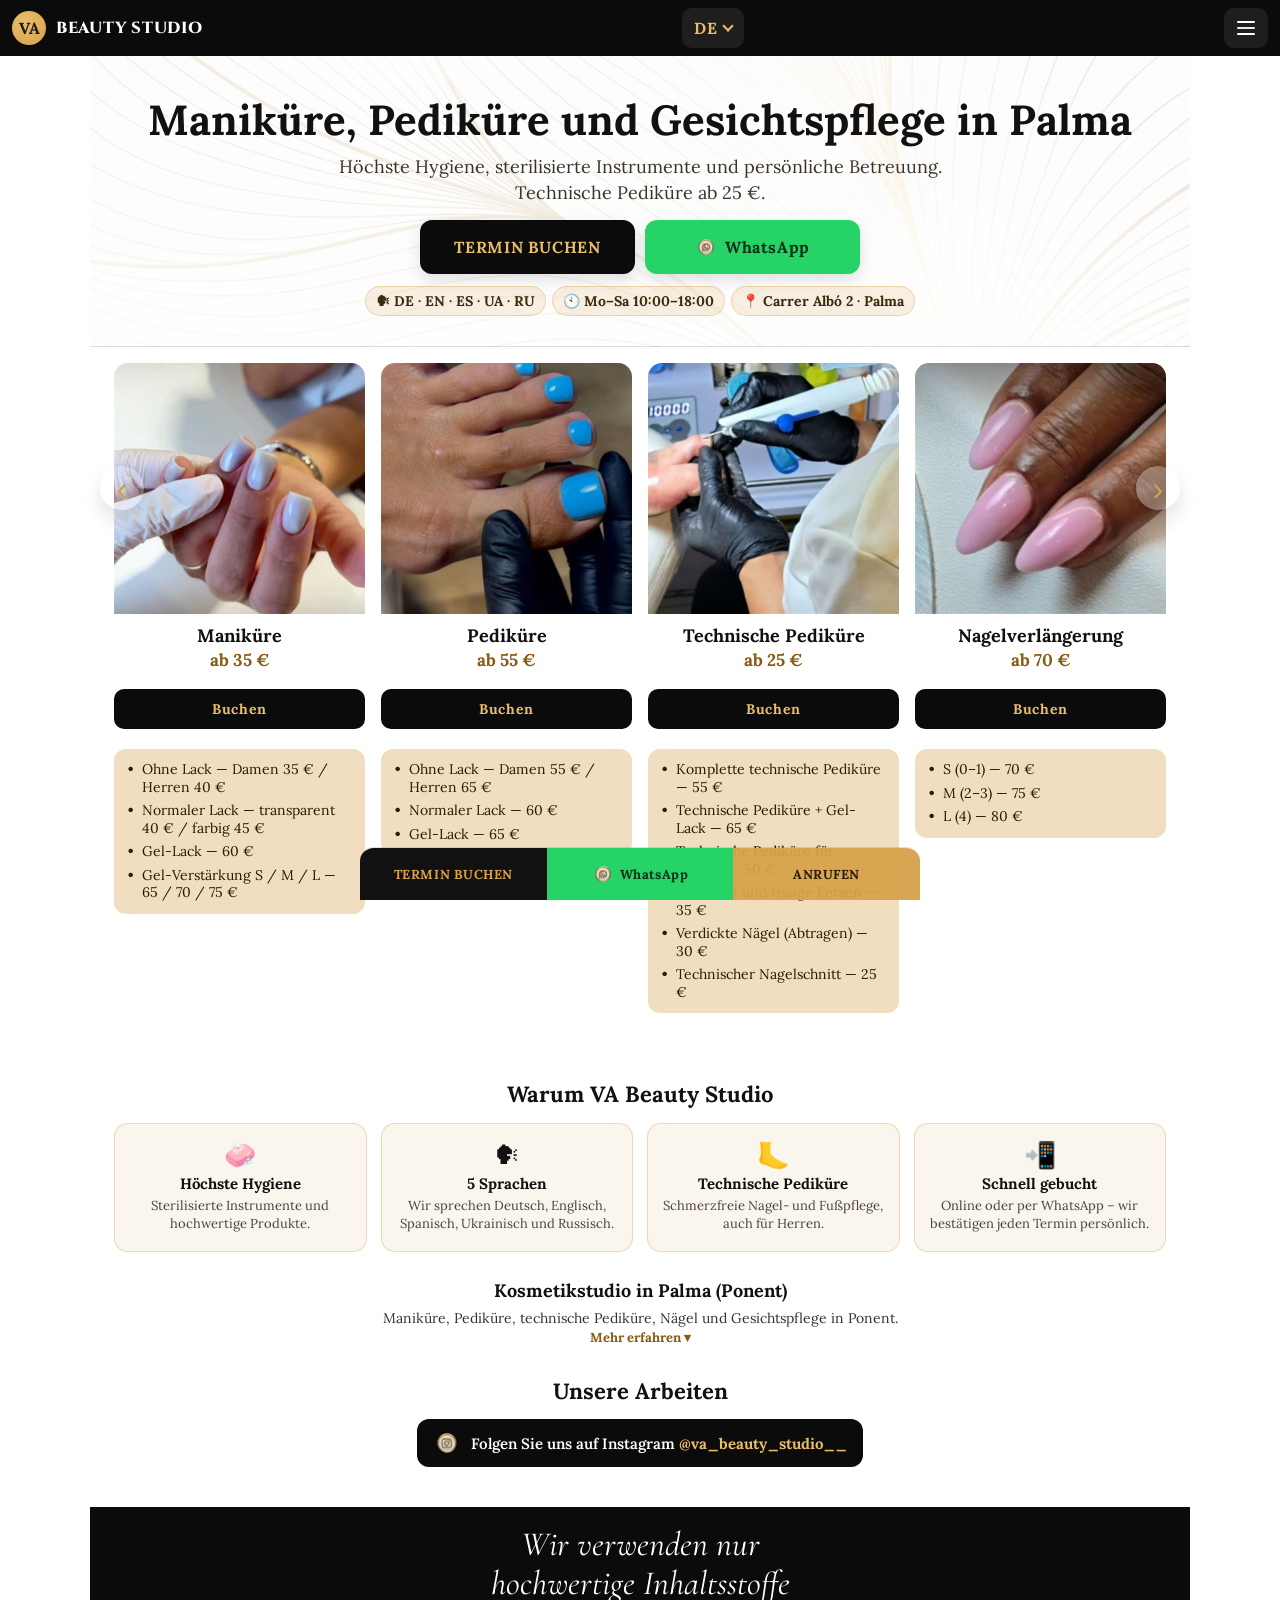
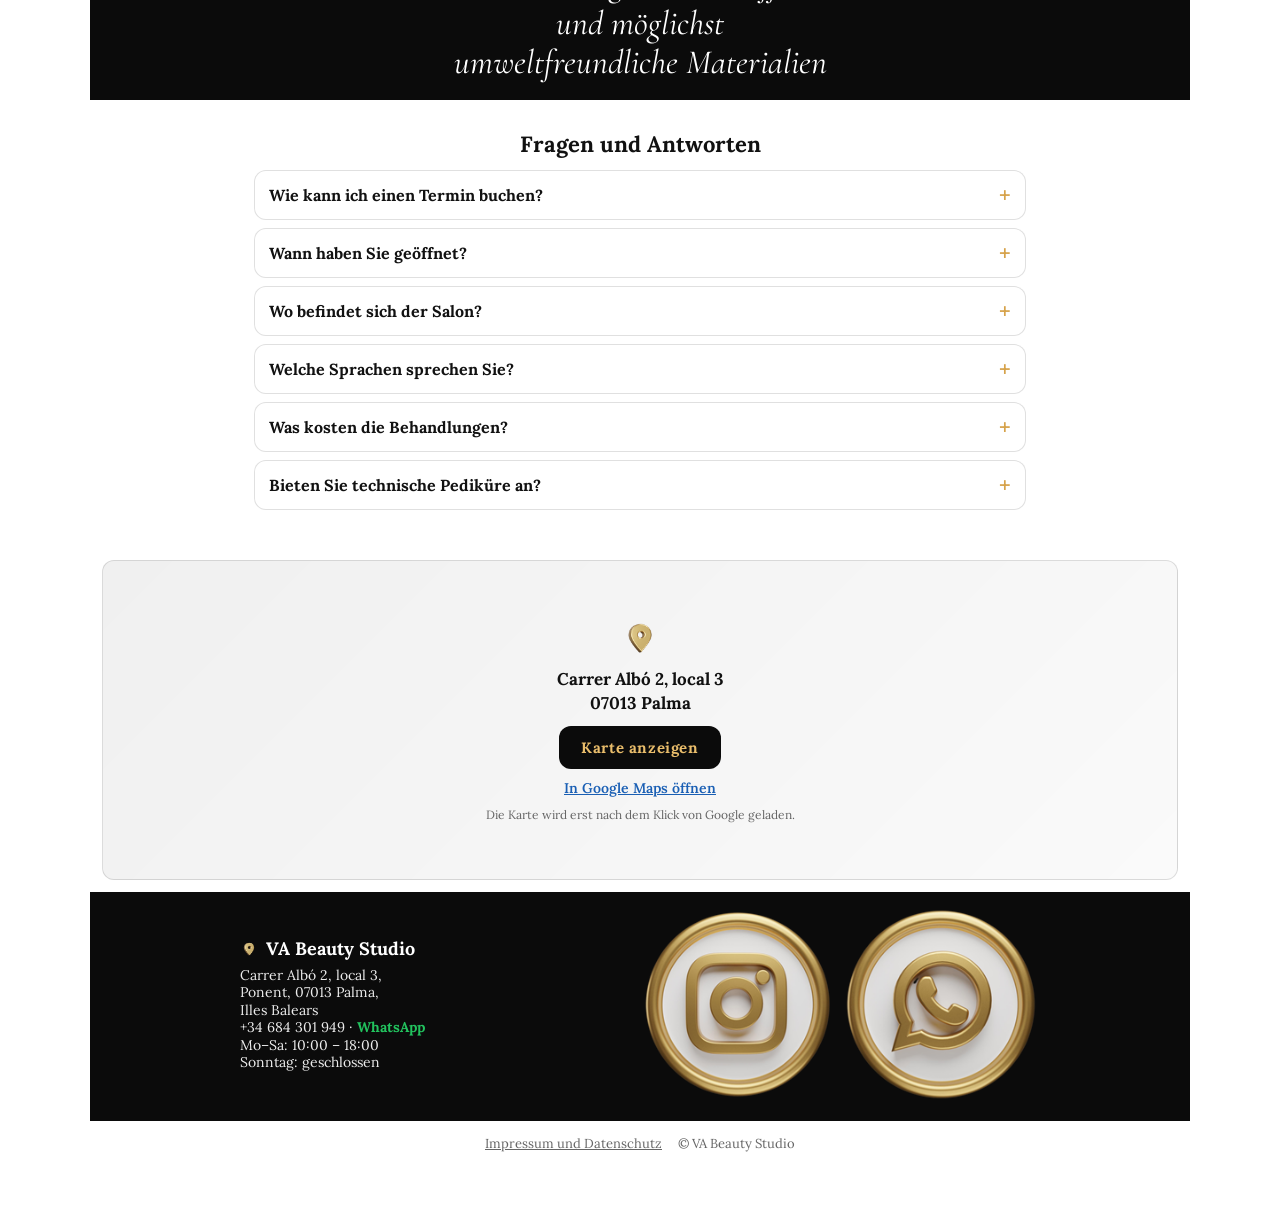
==== commit d2943570: "Remove the anonymous review bubbles (5 languages) Requested by the owner; real Google reviews can re" ====
--- a/de/index.html
+++ b/de/index.html
@@ -264,29 +264,6 @@
       <p>Wir verwenden nur<br>hochwertige Inhaltsstoffe<br>und möglichst<br>umweltfreundliche Materialien</p>
     </section>
 
-    <!-- Reviews -->
-    <section class="reviews">
-      <h2 class="visually-hidden">Kundenbewertungen</h2>
-      <div class="bubbles">
-        <div class="bubble bubble--left">
-          Mir haben die<br>Behandlungen sehr gefallen.<br>Ich komme wieder!
-          <div class="bubble-name">Carmen</div>
-        </div>
-        <div class="bubble bubble--right">
-          So eine sorgfältige<br>Maniküre hatte ich noch nie!<br>Danke!
-          <div class="bubble-name">Kate</div>
-        </div>
-        <div class="bubble bubble--left">
-          Ich weiß nicht wie,<br>aber hier sind alle<br>echte Profis.
-          <div class="bubble-name">Jennifer</div>
-        </div>
-        <div class="bubble bubble--right">
-          Ich bin seit 3 Jahren Kundin<br>und will keinen<br>anderen Salon!
-          <div class="bubble-name">Maria</div>
-        </div>
-      </div>
-    </section>
-
     <!-- FAQ -->
     <section class="faq" id="faq">
       <h2 class="faq-title">Fragen und Antworten</h2>
@@ -487,7 +464,6 @@
   <script src="/js/main.js"></script>
   <script src="/js/hero.js"></script>
   <script src="/js/services.js"></script>
-  <script src="/js/reviews.js"></script>
   <script src="/js/instagram.js"></script>
 </body>
 </html>
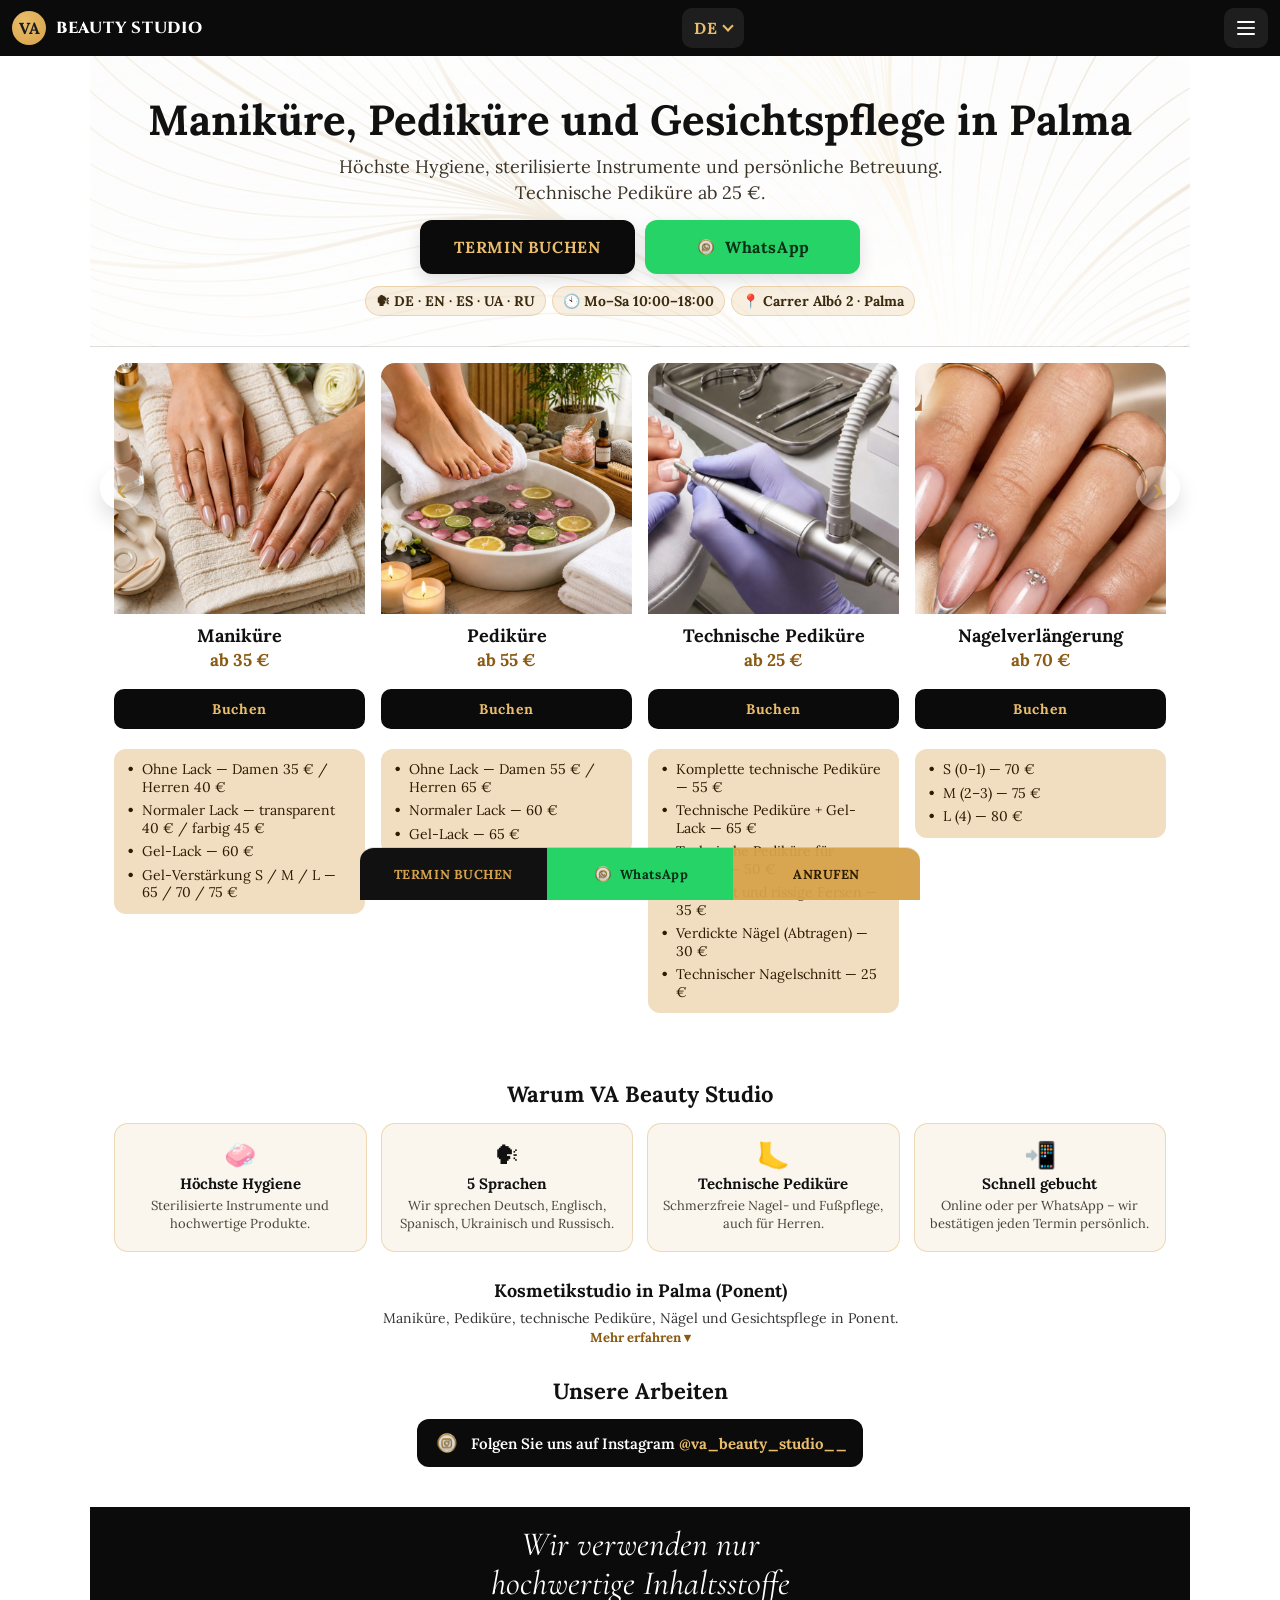
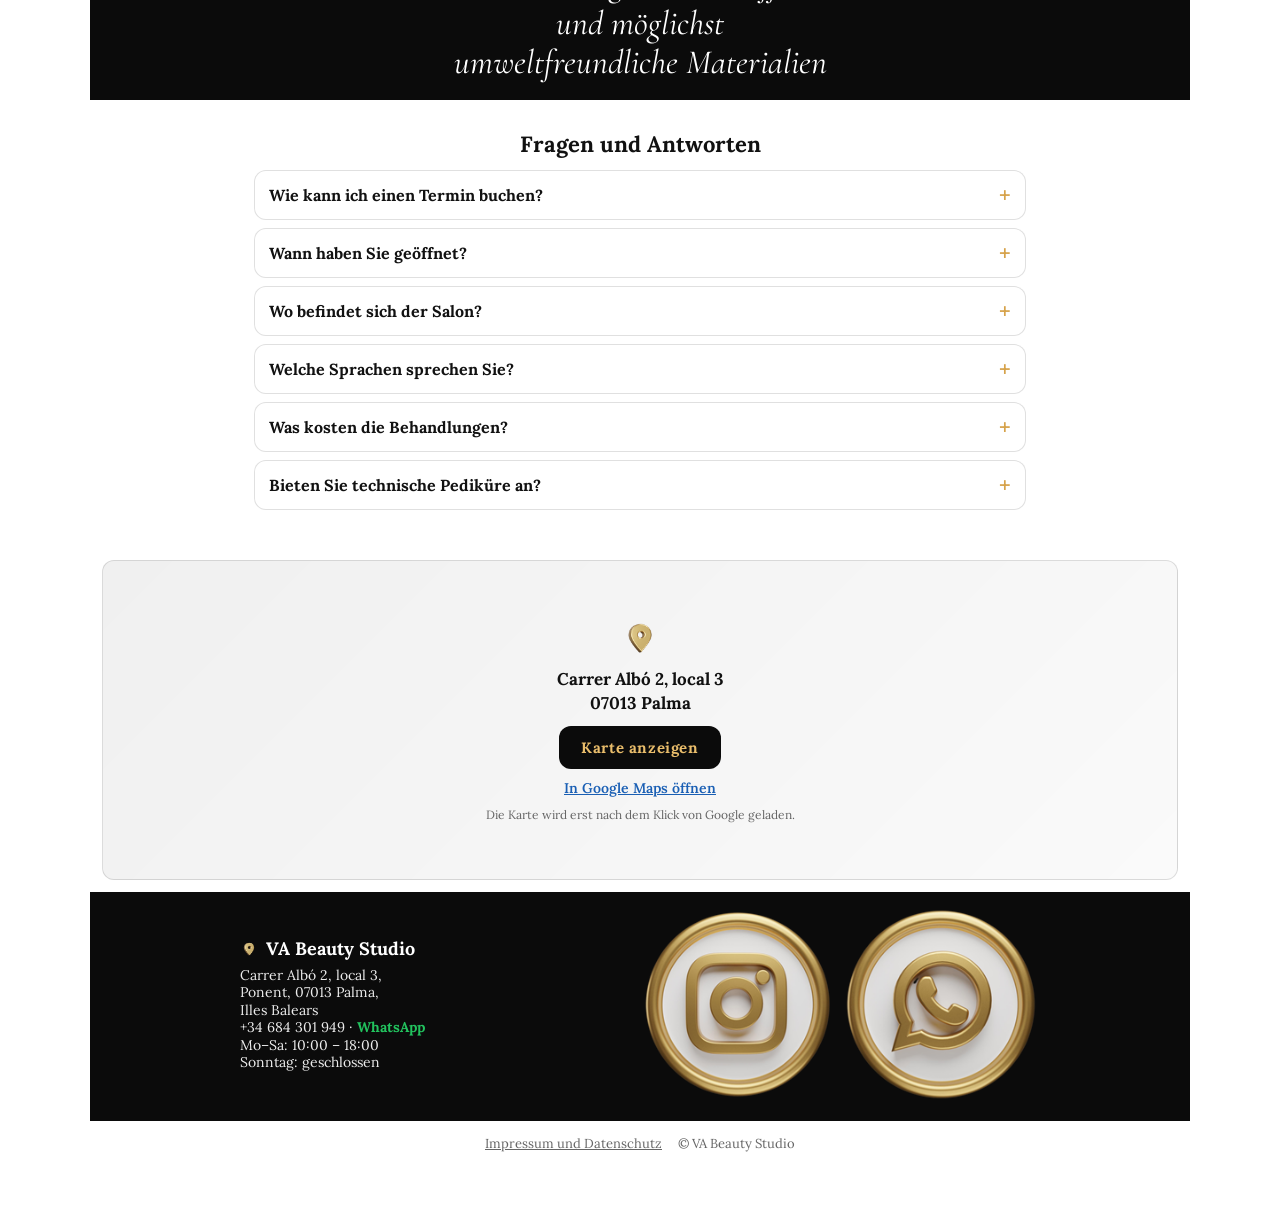
==== commit ecdf3a53: "High-quality AI images for manicure, pedicure, technical pedicure, extensions, removal Generated wit" ====
--- a/de/index.html
+++ b/de/index.html
@@ -17,7 +17,7 @@
   <meta property="og:title" content="Maniküre, Pediküre und technische Pediküre in Palma | VA Beauty Studio" />
   <meta property="og:description" content="Nagel- und Kosmetikstudio in Palma (Ponent): Maniküre, Pediküre, technische Pediküre, Gesichtsbehandlungen. Wir sprechen Deutsch. Termin per WhatsApp." />
   <meta property="og:url" content="https://vabeauty.studio/de/" />
-  <meta property="og:image" content="https://vabeauty.studio/img/work-manicura.jpg" />
+  <meta property="og:image" content="https://vabeauty.studio/img/ai-manicura.jpg" />
   <meta property="og:locale" content="de_DE" />
   <link rel="icon" href="/favicon.svg" type="image/svg+xml" />
   <script type="application/ld+json">
@@ -29,7 +29,7 @@
     "url": "https://vabeauty.studio/de/",
     "description": "Nagel- und Kosmetikstudio in Palma (Ponent): Maniküre, Pediküre, technische Pediküre, Gesichtsbehandlungen. Wir sprechen Deutsch. Termin per WhatsApp.",
     "inLanguage": "de",
-    "image": "https://vabeauty.studio/img/work-manicura.jpg",
+    "image": "https://vabeauty.studio/img/ai-manicura.jpg",
     "logo": "https://vabeauty.studio/favicon.svg",
     "telephone": "+34684301949",
     "priceRange": "€€",
@@ -151,35 +151,35 @@
              <div class="svc-viewport" id="svcViewport">
              <div class="svc-track" id="svcTrack">
                <article class="svc-card">
-                 <img class="svc-img" src="/img/work-manicura.jpg" width="600" height="600" decoding="async" alt="Maniküre">
+                 <img class="svc-img" src="/img/ai-manicura.jpg" width="600" height="600" decoding="async" alt="Maniküre">
                  <h3 class="svc-title">Maniküre</h3>
                  <div class="svc-price">ab 35 €</div>
                  <ul class="svc-list"><li>Ohne Lack — Damen 35 € / Herren 40 €</li><li>Normaler Lack — transparent 40 € / farbig 45 €</li><li>Gel-Lack — 60 €</li><li>Gel-Verstärkung S / M / L — 65 / 70 / 75 €</li></ul>
                  <button class="svc-book" type="button" data-open-modal data-service="Manicura">Buchen</button>
                </article>
                <article class="svc-card">
-                 <img class="svc-img" src="/img/work-pedicura.jpg" width="600" height="600" decoding="async" alt="Pediküre">
+                 <img class="svc-img" src="/img/ai-pedicura.jpg" width="600" height="600" decoding="async" alt="Pediküre">
                  <h3 class="svc-title">Pediküre</h3>
                  <div class="svc-price">ab 55 €</div>
                  <ul class="svc-list"><li>Ohne Lack — Damen 55 € / Herren 65 €</li><li>Normaler Lack — 60 €</li><li>Gel-Lack — 65 €</li></ul>
                  <button class="svc-book" type="button" data-open-modal data-service="Pedicura">Buchen</button>
                </article>
                <article class="svc-card">
-                 <img class="svc-img" src="/img/work-pedicura-tecnica.jpg" width="600" height="600" loading="lazy" decoding="async" alt="Technische Pediküre">
+                 <img class="svc-img" src="/img/ai-pedicura-tecnica.jpg" width="600" height="600" loading="lazy" decoding="async" alt="Technische Pediküre">
                  <h3 class="svc-title">Technische Pediküre</h3>
                  <div class="svc-price">ab 25 €</div>
                  <ul class="svc-list"><li>Komplette technische Pediküre — 55 €</li><li>Technische Pediküre + Gel-Lack — 65 €</li><li>Technische Pediküre für Herren — 50 €</li><li>Hornhaut und rissige Fersen — 35 €</li><li>Verdickte Nägel (Abtragen) — 30 €</li><li>Technischer Nagelschnitt — 25 €</li></ul>
                  <button class="svc-book" type="button" data-open-modal data-service="Pedicura técnica">Buchen</button>
                </article>
                <article class="svc-card">
-                 <img class="svc-img" src="/img/work-unas.jpg" width="600" height="600" loading="lazy" decoding="async" alt="Nagelverlängerung">
+                 <img class="svc-img" src="/img/ai-unas.jpg" width="600" height="600" loading="lazy" decoding="async" alt="Nagelverlängerung">
                  <h3 class="svc-title">Nagelverlängerung</h3>
                  <div class="svc-price">ab 70 €</div>
                  <ul class="svc-list"><li>S (0–1) — 70 €</li><li>M (2–3) — 75 €</li><li>L (4) — 80 €</li></ul>
                  <button class="svc-book" type="button" data-open-modal data-service="Extensión de Uñas">Buchen</button>
                </article>
                <article class="svc-card">
-                 <img class="svc-img" src="/img/work-retirada.jpg" width="600" height="600" loading="lazy" decoding="async" alt="Entfernung / Korrektur">
+                 <img class="svc-img" src="/img/ai-retirada.jpg" width="600" height="600" loading="lazy" decoding="async" alt="Entfernung / Korrektur">
                  <h3 class="svc-title">Entfernung / Korrektur</h3>
                  <div class="svc-price">ab 10 €</div>
                  <ul class="svc-list"><li>Wiederherstellung der Nagelform — ab 10 € (je nach Länge)</li><li>Gel entfernen</li><li>Gel-Lack entfernen</li></ul>
--- a/css/style.css
+++ b/css/style.css
@@ -1276,3 +1276,88 @@
 .about-more summary::after{ content:" ▾"; }
 .about-more[open] summary::after{ content:" ▴"; }
 .about-more p{ margin:8px 0 0; font-size:13.5px; line-height:1.55; color:#4a4237; text-align:left; }
+
+/* ===== Booking form: softer, more attractive (overrides) ===== */
+.modal__backdrop{ background:rgba(20,14,6,.55); backdrop-filter:blur(3px); }
+.modal__panel{
+  background:#fffaf2;
+  color:#2b2218;
+  border:1px solid rgba(214,162,74,.45);
+  border-radius:20px;
+  box-shadow:0 24px 60px rgba(0,0,0,.35);
+  padding:0 18px 18px;
+  overflow:hidden;
+  margin-top:40px;
+}
+.modal__top{
+  margin:0 -18px 16px;
+  padding:16px 18px 14px;
+  background:linear-gradient(135deg, #111 0%, #2a2116 100%);
+}
+.modal__h2{
+  border:0; padding:0; margin:0;
+  color:var(--gold-2);
+  font-family:"Cinzel", serif;
+  font-size:18px; letter-spacing:.08em; text-align:center;
+}
+.modal__close{
+  background:rgba(255,255,255,.12) !important;
+  color:#fff !important;
+  border:0 !important;
+  border-radius:50% !important;
+  z-index:2;
+}
+.modal__form{ gap:12px; }
+.mfield{ gap:5px; }
+.mfield__label{
+  font-size:12.5px;
+  font-weight:700;
+  letter-spacing:.06em;
+  text-transform:uppercase;
+  color:#7a6448;
+  opacity:1;
+}
+.minput, .mselect select{
+  border:1.5px solid #e6d6ba !important;
+  border-radius:12px !important;
+  background:#fff !important;
+  color:#2b2218 !important;
+  font-weight:600 !important;
+  font-size:16px;
+  padding:12px 14px !important;
+  transition:border-color .2s, box-shadow .2s;
+}
+.mselect select{ padding-right:40px !important; }
+.minput:focus, .mselect select:focus{
+  border-color:var(--gold) !important;
+  box-shadow:0 0 0 4px rgba(214,162,74,.18);
+  outline:none;
+}
+.mselect select:required:invalid{ color:transparent !important; }
+.mplaceholder{
+  left:14px;
+  color:#a8957a !important;
+  font-weight:600;
+  text-transform:none;
+  letter-spacing:0;
+  font-size:15px;
+}
+.mwarning{ color:#b3261e; font-weight:700; margin:0; }
+.msubmit{
+  margin-top:4px;
+  border:0 !important;
+  border-radius:14px;
+  padding:15px 12px;
+  background:linear-gradient(135deg, #e9bd6b, #c8933a) !important;
+  color:#1b1205 !important;
+  font-size:15px;
+  letter-spacing:.06em;
+  box-shadow:0 10px 22px rgba(200,147,58,.35);
+  cursor:pointer;
+}
+.msubmit:disabled{ opacity:.6; }
+.mstatus{ color:#2e7d32 !important; }
+.mprivacy{ color:#8a7a64 !important; }
+.mprivacy a{ color:#8a5a12 !important; }
+.mor{ color:#a8957a !important; }
+.mwhatsapp{ border-radius:14px; box-shadow:0 8px 18px rgba(37,211,102,.25); }
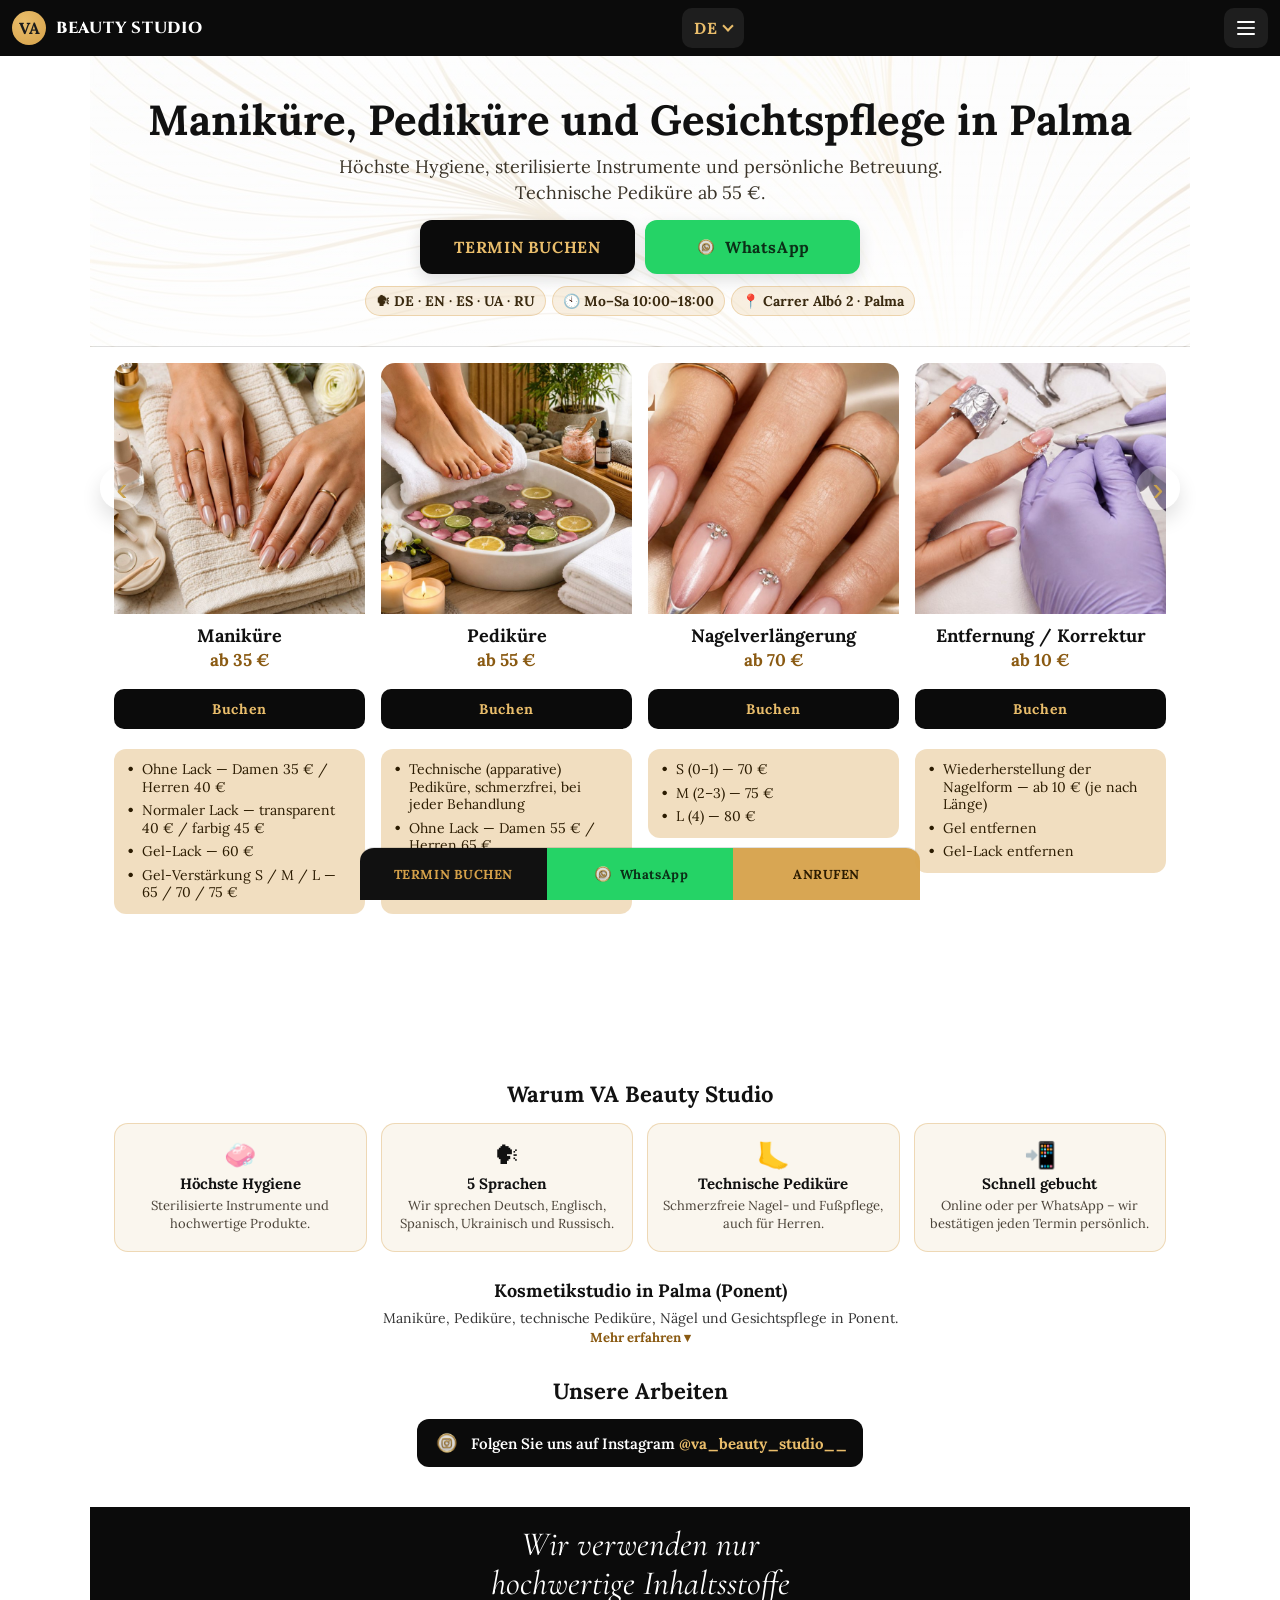
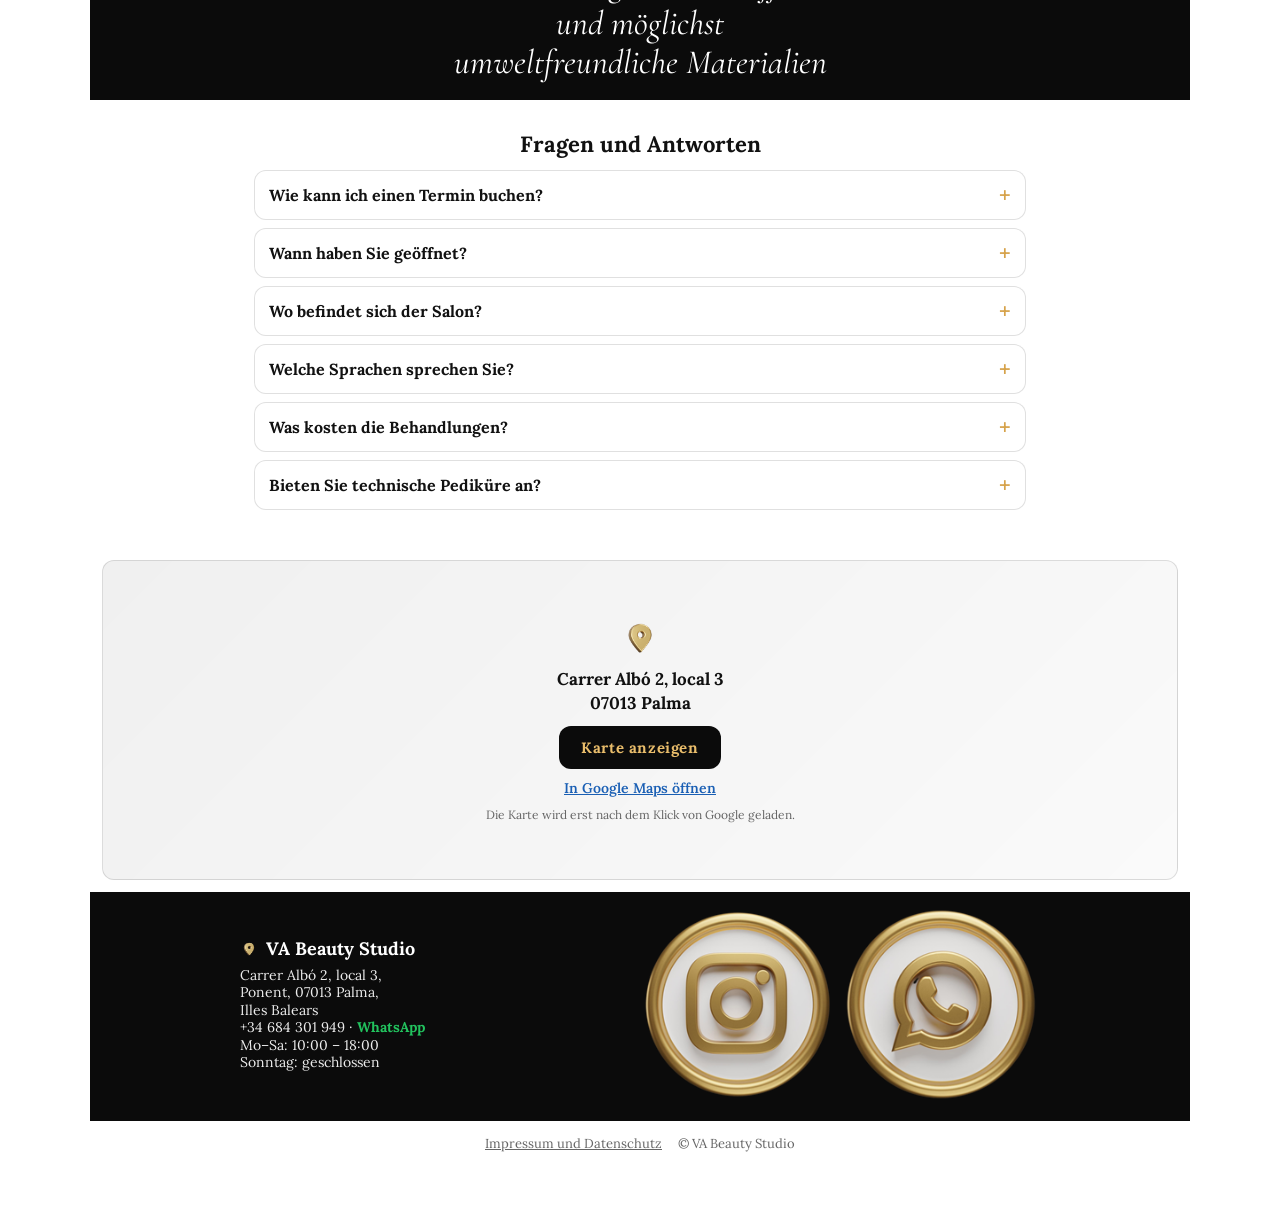
==== commit cf9e383f: "Fold technical pedicure into Pedicure (official prices) Removed the separate Technical pedicure card" ====
--- a/de/index.html
+++ b/de/index.html
@@ -58,7 +58,6 @@
       "itemListElement": [
         { "@type": "Offer", "itemOffered": { "@type": "Service", "name": "Manicura" }, "priceSpecification": { "@type": "PriceSpecification", "minPrice": 35, "priceCurrency": "EUR" } },
         { "@type": "Offer", "itemOffered": { "@type": "Service", "name": "Pedicura" }, "priceSpecification": { "@type": "PriceSpecification", "minPrice": 55, "priceCurrency": "EUR" } },
-        { "@type": "Offer", "itemOffered": { "@type": "Service", "name": "Pedicura técnica" }, "priceSpecification": { "@type": "PriceSpecification", "minPrice": 25, "priceCurrency": "EUR" } },
         { "@type": "Offer", "itemOffered": { "@type": "Service", "name": "Extensión de uñas" }, "priceSpecification": { "@type": "PriceSpecification", "minPrice": 70, "priceCurrency": "EUR" } },
         { "@type": "Offer", "itemOffered": { "@type": "Service", "name": "Restauración de la forma, retirada y corrección" }, "priceSpecification": { "@type": "PriceSpecification", "minPrice": 10, "priceCurrency": "EUR" } },
         { "@type": "Offer", "itemOffered": { "@type": "Service", "name": "Servicios adicionales (francesa, diseño, spa, parafina)" }, "priceSpecification": { "@type": "PriceSpecification", "minPrice": 5, "priceCurrency": "EUR" } },
@@ -127,7 +126,7 @@
     <!-- HERO: compact and selling - headline, price hook, two actions, trust badges -->
     <section class="hero2">
       <h1 class="hero2-title">Maniküre, Pediküre und Gesichtspflege in Palma</h1>
-      <p class="hero2-sub">Höchste Hygiene, sterilisierte Instrumente und persönliche Betreuung. Technische Pediküre ab 25 €.</p>
+      <p class="hero2-sub">Höchste Hygiene, sterilisierte Instrumente und persönliche Betreuung. Technische Pediküre ab 55 €.</p>
       <div class="hero2-cta">
         <button class="hero2-btn hero2-btn--book" type="button" data-open-modal>TERMIN BUCHEN</button>
         <a class="hero2-btn hero2-btn--wa" href="https://wa.me/34684301949" data-wa target="_blank" rel="noopener">
@@ -161,15 +160,8 @@
                  <img class="svc-img" src="/img/ai-pedicura.jpg" width="600" height="600" decoding="async" alt="Pediküre">
                  <h3 class="svc-title">Pediküre</h3>
                  <div class="svc-price">ab 55 €</div>
-                 <ul class="svc-list"><li>Ohne Lack — Damen 55 € / Herren 65 €</li><li>Normaler Lack — 60 €</li><li>Gel-Lack — 65 €</li></ul>
+                 <ul class="svc-list"><li>Technische (apparative) Pediküre, schmerzfrei, bei jeder Behandlung</li><li>Ohne Lack — Damen 55 € / Herren 65 €</li><li>Normaler Lack — 60 €</li><li>Gel-Lack — 65 €</li></ul>
                  <button class="svc-book" type="button" data-open-modal data-service="Pedicura">Buchen</button>
-               </article>
-               <article class="svc-card">
-                 <img class="svc-img" src="/img/ai-pedicura-tecnica.jpg" width="600" height="600" loading="lazy" decoding="async" alt="Technische Pediküre">
-                 <h3 class="svc-title">Technische Pediküre</h3>
-                 <div class="svc-price">ab 25 €</div>
-                 <ul class="svc-list"><li>Komplette technische Pediküre — 55 €</li><li>Technische Pediküre + Gel-Lack — 65 €</li><li>Technische Pediküre für Herren — 50 €</li><li>Hornhaut und rissige Fersen — 35 €</li><li>Verdickte Nägel (Abtragen) — 30 €</li><li>Technischer Nagelschnitt — 25 €</li></ul>
-                 <button class="svc-book" type="button" data-open-modal data-service="Pedicura técnica">Buchen</button>
                </article>
                <article class="svc-card">
                  <img class="svc-img" src="/img/ai-unas.jpg" width="600" height="600" loading="lazy" decoding="async" alt="Nagelverlängerung">
@@ -272,7 +264,7 @@
       <details><summary>Wo befindet sich der Salon?</summary><p>Carrer Albó 2, local 3, Ponent, 07013 Palma (Mallorca).</p></details>
       <details><summary>Welche Sprachen sprechen Sie?</summary><p>Deutsch, Englisch, Spanisch, Ukrainisch und Russisch.</p></details>
       <details><summary>Was kosten die Behandlungen?</summary><p>Maniküre ab 35 €, Pediküre ab 55 €, Nagelverlängerung ab 70 €, Zusatzleistungen ab 5 € und Gesichtsbehandlungen ab 55 €. Der genaue Preis hängt von der Behandlung ab.</p></details>
-      <details><summary>Bieten Sie technische Pediküre an?</summary><p>Ja. Wir bieten technische Pediküre (Pedicura técnica) an: schmerzfreie Nagel- und Fußpflege ab 25 €. Die komplette technische Pediküre kostet 55 €. Schreiben Sie uns per WhatsApp, um einen Termin zu wählen.</p></details>
+      <details><summary>Bieten Sie technische Pediküre an?</summary><p>Ja. Alle unsere Pediküren sind technische (apparative) Pediküren und schmerzfrei: ab 55 € (Damen) und 65 € (Herren). Schreiben Sie uns per WhatsApp, um einen Termin zu wählen.</p></details>
     </section>
     <script type="application/ld+json">
     {
@@ -285,7 +277,7 @@
         { "@type": "Question", "name": "Wo befindet sich der Salon?", "acceptedAnswer": { "@type": "Answer", "text": "Carrer Albó 2, local 3, Ponent, 07013 Palma (Mallorca)." } },
         { "@type": "Question", "name": "Welche Sprachen sprechen Sie?", "acceptedAnswer": { "@type": "Answer", "text": "Deutsch, Englisch, Spanisch, Ukrainisch und Russisch." } },
         { "@type": "Question", "name": "Was kosten die Behandlungen?", "acceptedAnswer": { "@type": "Answer", "text": "Maniküre ab 35 €, Pediküre ab 55 €, Nagelverlängerung ab 70 €, Zusatzleistungen ab 5 € und Gesichtsbehandlungen ab 55 €. Der genaue Preis hängt von der Behandlung ab." } },
-        { "@type": "Question", "name": "Bieten Sie technische Pediküre an?", "acceptedAnswer": { "@type": "Answer", "text": "Ja. Wir bieten technische Pediküre (Pedicura técnica) an: schmerzfreie Nagel- und Fußpflege ab 25 €. Die komplette technische Pediküre kostet 55 €. Schreiben Sie uns per WhatsApp, um einen Termin zu wählen." } }
+        { "@type": "Question", "name": "Bieten Sie technische Pediküre an?", "acceptedAnswer": { "@type": "Answer", "text": "Ja. Alle unsere Pediküren sind technische (apparative) Pediküren und schmerzfrei: ab 55 € (Damen) und 65 € (Herren). Schreiben Sie uns per WhatsApp, um einen Termin zu wählen." } }
       ]
     }
     </script>
@@ -389,7 +381,6 @@
               <option value="" selected disabled>LEISTUNG WÄHLEN</option>
               <option value="Manicura">Maniküre</option>
               <option value="Pedicura">Pediküre</option>
-              <option value="Pedicura técnica">Technische Pediküre</option>
               <option value="Extensión de Uñas">Nagelverlängerung</option>
               <option value="Retirada / Corrección">Entfernung / Korrektur</option>
               <option value="Servicios adicionales">Zusatzleistungen</option>
